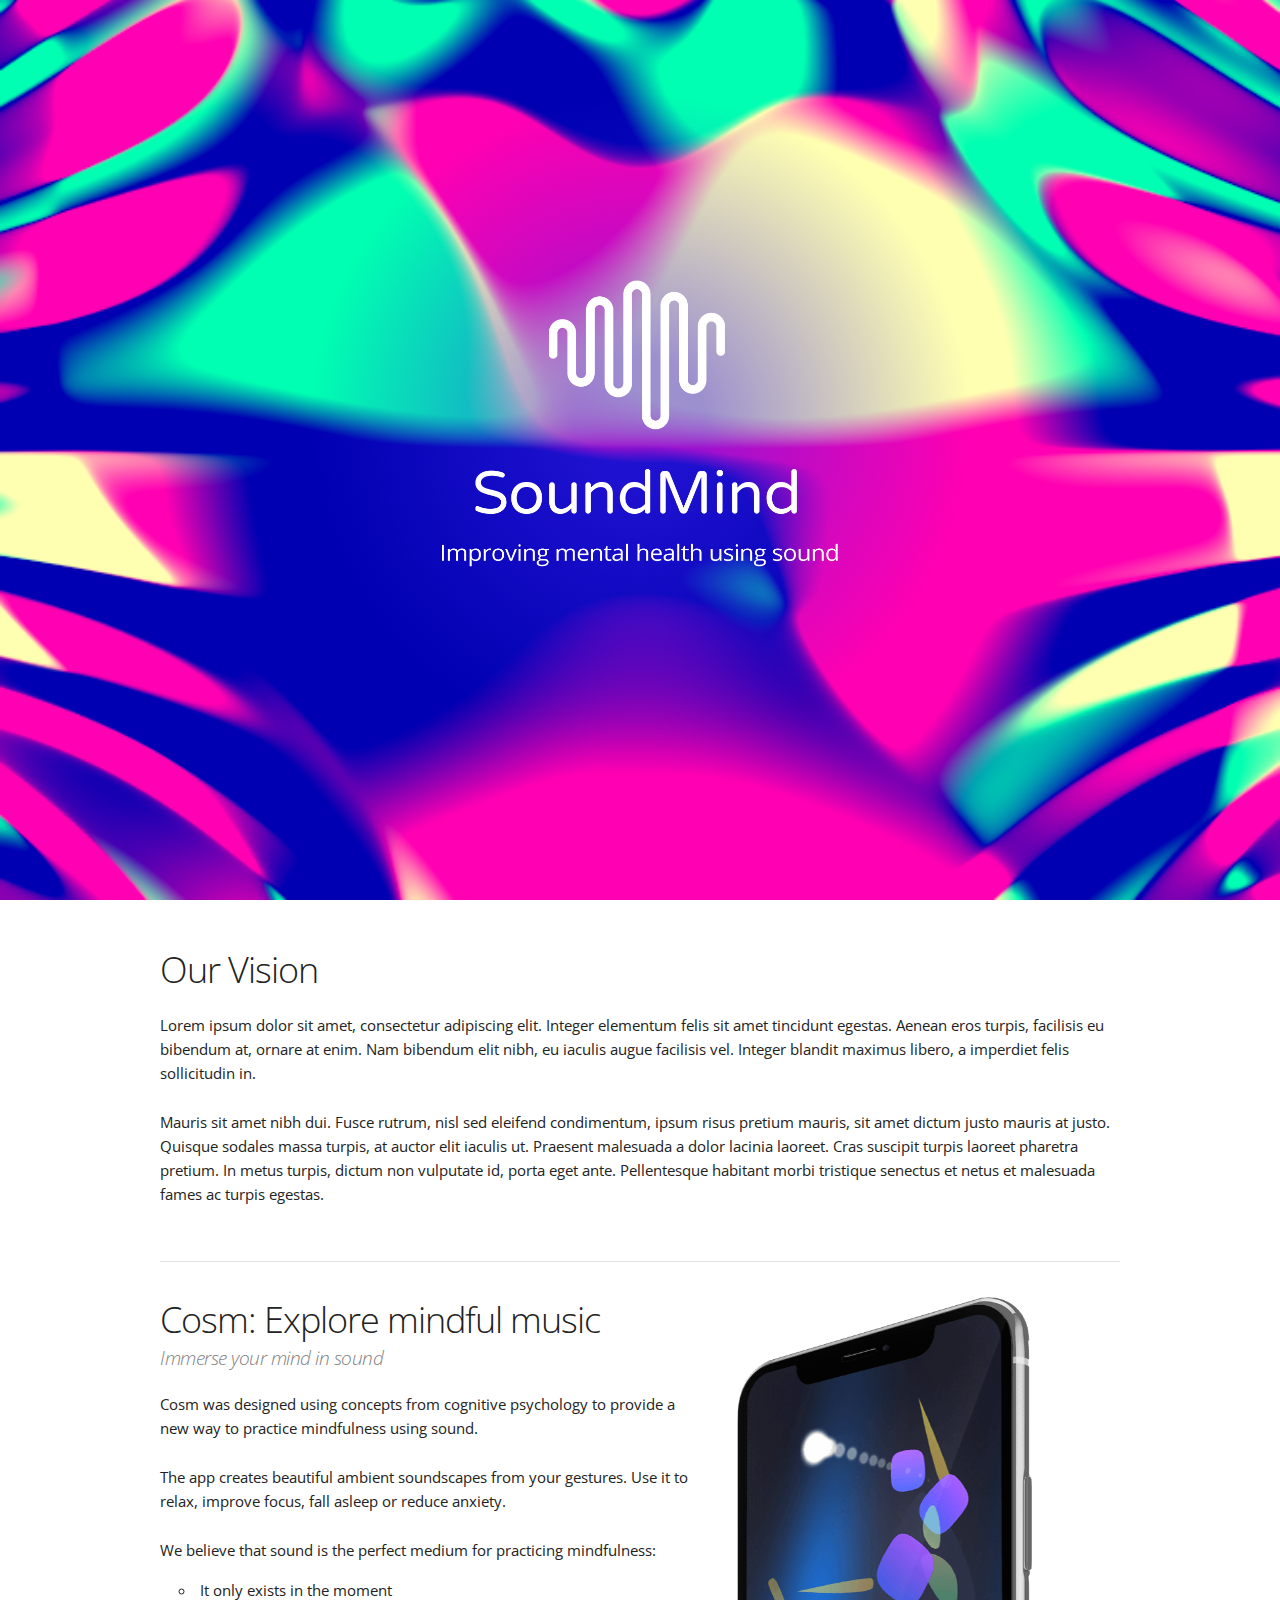
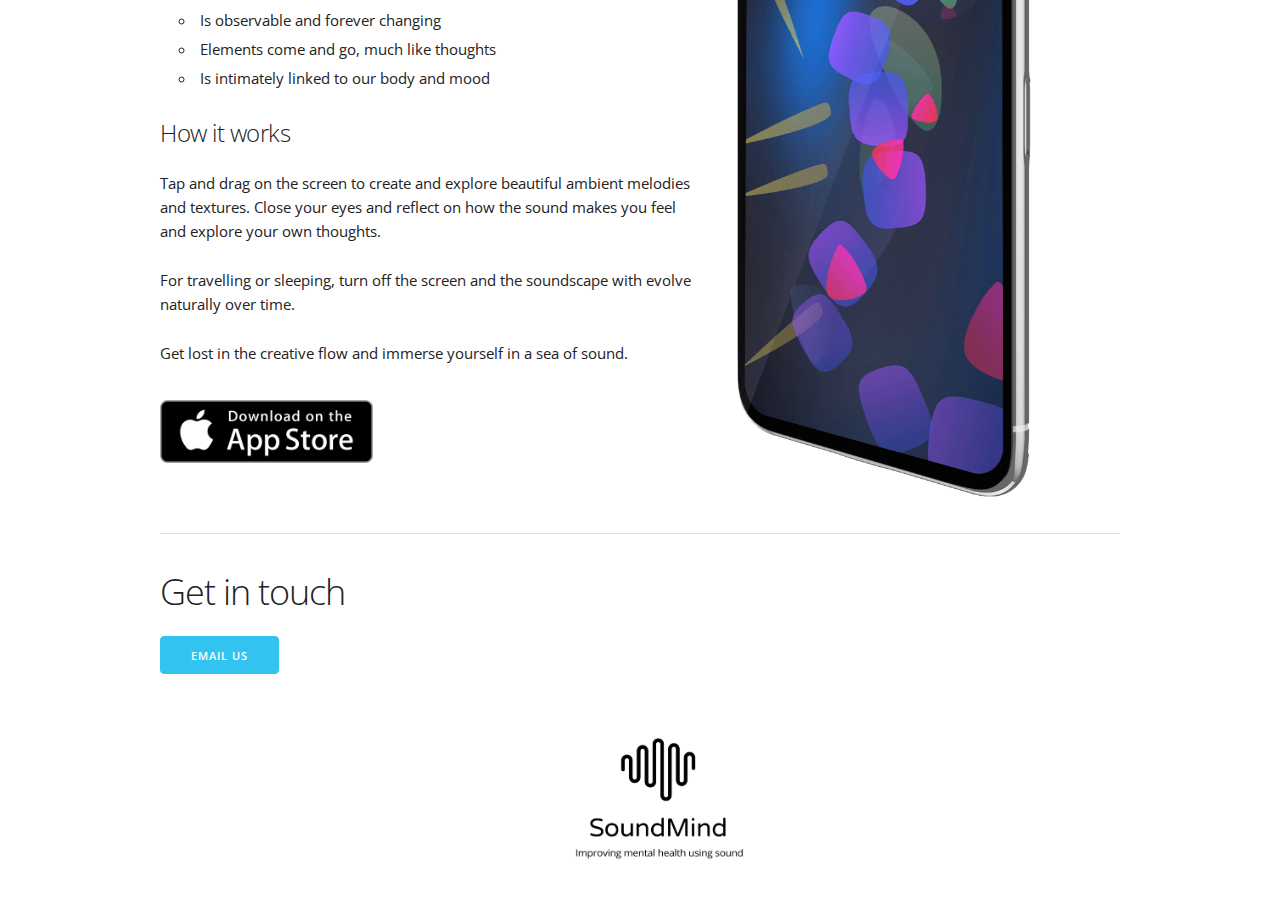
==== index.html @ c85a21df "improved contact button and mobile screenshot" ====
<!DOCTYPE html>

<html lang="en">
<head>

  <!-- Basic Page Needs
  –––––––––––––––––––––––––––––––––––––––––––––––––– -->
  <meta charset="utf-8">
  <title>SoundMind</title>
  <meta name="description" content="I am a creative technologist with over 10 years experience in full-stack development, UX, product development and mobile.">
  <meta name="author" content="SoundMind">

  <!-- Mobile Specific Metas
  –––––––––––––––––––––––––––––––––––––––––––––––––– -->
  <meta name="viewport" content="width=device-width, initial-scale=1, maximum-scale=1, minimum-scale=1">

  <!-- FONT
  –––––––––––––––––––––––––––––––––––––––––––––––––– -->
  <link href="https://fonts.googleapis.com/css?family=Open+Sans" rel="stylesheet">

<!-- 
  <meta property="og:url"                content="http://alexfox.dev" />
  <meta property="og:type"               content="profile" />
  <meta property="og:title"              content="Alex Fox - Creative Technologist" />
  <meta property="og:description"        content="I am a creative technologist with over 10 years' experience in full-stack development, UX, product development, web and mobile." />
  <meta property="og:image"              content="https://alexfox.dev/img/ogimage.jpg" />
 -->
  <!-- CSS
  –––––––––––––––––––––––––––––––––––––––––––––––––– -->
  <link rel="stylesheet" href="css/normalize.css">
  <link rel="stylesheet" href="css/skeleton.css">
  <!-- <link rel="stylesheet" href="css/animate.css"> -->
  <link rel="stylesheet" href="css/style.css">

  <!-- Favicon
  –––––––––––––––––––––––––––––––––––––––––––––––––– -->
	<!-- <link rel="icon" href="/favicon.png"> -->

  <script type="text/javascript" src="./js/glslcanvas.js"></script>
  <script type="text/javascript" src="./js/lax.js"></script>


  <!-- <script src="js/everpolate.js"></script> -->
  <!-- <script src="js/smoothscroll.js"></script> -->
	<!-- <script src="js/main.js"></script> -->

  <script>
    window.onload = function() { 
      setTimeout(() => {
        document.body.classList.remove("loading")
        document.body.classList.add("loaded")
      }, 200)

      const ratio = window.innerWidth/window.innerHeight
      const isMobile = ratio<0.75

      if(isMobile) {
        document.body.classList.remove("desktop")
        document.body.classList.add("mobile")
      } else {
        document.body.classList.remove("mobile")
        document.body.classList.add("desktop")
      }

      var canvas = document.getElementById("shader")

      canvas.width = 500*ratio
      canvas.height = 500
      
      var w = window.innerWidth
      var h = window.innerHeight
      canvas.style.width = w
      canvas.style.height = h+"px"
      
      new GlslCanvas(canvas)

      lax.setup() 

      var updateLax = () => {
        lax.update(window.scrollY)
        window.requestAnimationFrame(updateLax)
      }

      window.requestAnimationFrame(updateLax)

    }

  

    window.gen_mail_to_link = function(lhs,rhs,subject) {
      document.write("<a class='button button-primary' id=contactMe href=\"mailto");
      document.write(":" + lhs + "@");
      document.write(rhs + "?subject=" + subject + "\">Email Us<\/a>");
    }



  </script>

</head>

<body class="loading">
  <div id="header">

    <canvas id="shader" data-fragment="
      #ifdef GL_ES
      precision mediump float;
      #endif

      uniform vec2 u_resolution;
      uniform float u_time;

      void main(){
        float i = u_time/20.0;
        vec2 uv = (gl_FragCoord.xy / u_resolution.xy - 0.5)*7.0;        
        vec4 c = vec4(1.0);
        mat2 m = mat2(sin(length(uv)+i),cos(uv.x-i*.5),sin(uv.x*uv.y),sin(cos(uv.x)+uv.y));
        c.rg = atan(sin(uv.xy*m+i)*8.0)*m;
        c.r += 0.4;
        c.g -= 0.3;
        c.b = 0.7;
        gl_FragColor = c;
      }"
    ></canvas> 

    <div id="logo" class="lax" data-lax-translate-y="0 0, vh (vh/2)">
      <div id="shadow"></div>
      <img src="img/logo.png"/>
    </div>

    

  </div>

  <div id="main">
    <div class="container">
      <div class="row">
        <div class="twelve columns">
          <h3>Our Vision</h3>
          <p>Lorem ipsum dolor sit amet, consectetur adipiscing elit. Integer elementum felis sit amet tincidunt egestas. Aenean eros turpis, facilisis eu bibendum at, ornare at enim. Nam bibendum elit nibh, eu iaculis augue facilisis vel. Integer blandit maximus libero, a imperdiet felis sollicitudin in.</p>

          <p>Mauris sit amet nibh dui. Fusce rutrum, nisl sed eleifend condimentum, ipsum risus pretium mauris, sit amet dictum justo mauris at justo. Quisque sodales massa turpis, at auctor elit iaculis ut. Praesent malesuada a dolor lacinia laoreet. Cras suscipit turpis laoreet pharetra pretium. In metus turpis, dictum non vulputate id, porta eget ante. Pellentesque habitant morbi tristique senectus et netus et malesuada fames ac turpis egestas.</p>
        </div>
      </div>

      <hr />

      <div class="row">
        <div class="seven columns">
          <h3 class="app-title">Cosm: Explore mindful music</h3>
          <h5 class="app-subtitle">Immerse your mind in sound</h5>

          <p>Cosm was designed using concepts from cognitive psychology to provide a new way to practice mindfulness using sound.</p>

          <p>The app creates beautiful ambient soundscapes from your gestures. Use it to relax, improve focus, fall asleep or reduce anxiety.</p>

          <p style="margin-bottom: 12pt">We believe that sound is the perfect medium for practicing mindfulness:</p>

          <ul>
            <li>It only exists in the moment</li>
            <li>Is observable and forever changing</li>
            <li>Elements come and go, much like thoughts</li>
            <li>Is intimately linked to our body and mood</li>
          </ul>

          <h5>How it works</h5>
          <p>Tap and drag on the screen to create and explore beautiful ambient melodies and textures. Close your eyes and reflect on how the sound makes you feel and explore your own thoughts.</p>
          <p>For travelling or sleeping, turn off the screen and the soundscape with evolve naturally over time.</p>
          <p>Get lost in the creative flow and immerse yourself in a sea of sound.</p>

          <a href="https://itunes.apple.com/app/id1456263623" id="appstore-link">
            <img src="img/appstore-button.png" />
          </a>

        </div>

        <div class="four offset-by-one columns screenshot">
          <img 
            src="img/cosm-iphone.png" 
            style="width: 100%;" 
            data-lax-translate-x="vh -50, -elh 100" 
            data-lax-anchor="self"
            class="lax"
          />
        </div>
      </div>

      <hr />

      <div class="row">
        <div class="twelve columns">
          <h3>Get in touch</h3>

          <script type="text/javascript"> 
              gen_mail_to_link('feedback','sndmnd.com','Hi..');
          </script>
        </div>
      </div>
    </div>

    <div id="footer">
      <div id="container">
        <div id="img"></div>
      </div>
    </div>
  </div>
</body>
---- css/skeleton.css ----
/*
* Skeleton V2.0.4
* Copyright 2014, Dave Gamache
* www.getskeleton.com
* Free to use under the MIT license.
* http://www.opensource.org/licenses/mit-license.php
* 12/29/2014
*/


/* Table of contents
––––––––––––––––––––––––––––––––––––––––––––––––––
- Grid
- Base Styles
- Typography
- Links
- Buttons
- Forms
- Lists
- Code
- Tables
- Spacing
- Utilities
- Clearing
- Media Queries
*/


/* Grid
–––––––––––––––––––––––––––––––––––––––––––––––––– */
.container {
  position: relative;
  width: 100%;
  max-width: 960px;
  margin: 0 auto;
  padding: 0 20px;
  box-sizing: border-box; }
.column,
.columns {
  width: 100%;
  float: left;
  box-sizing: border-box; }

/* For devices larger than 400px */
@media (min-width: 400px) {
  .container {
    width: 85%;
    padding: 0; }
}

/* For devices larger than 550px */
@media (min-width: 550px) {
  .container {
    width: 80%; }
  .column,
  .columns {
    margin-left: 4%; }
  .column:first-child,
  .columns:first-child {
    margin-left: 0; }

  .one.column,
  .one.columns                    { width: 4.66666666667%; }
  .two.columns                    { width: 13.3333333333%; }
  .three.columns                  { width: 22%;            }
  .four.columns                   { width: 30.6666666667%; }
  .five.columns                   { width: 39.3333333333%; }
  .six.columns                    { width: 48%;            }
  .seven.columns                  { width: 56.6666666667%; }
  .eight.columns                  { width: 65.3333333333%; }
  .nine.columns                   { width: 74.0%;          }
  .ten.columns                    { width: 82.6666666667%; }
  .eleven.columns                 { width: 91.3333333333%; }
  .twelve.columns                 { width: 100%; }

  .one-third.column               { width: 30.6666666667%; }
  .two-thirds.column              { width: 65.3333333333%; }

  .one-half.column                { width: 48%; }

  /* Offsets */
  .offset-by-one.column,
  .offset-by-one.columns          { margin-left: 8.66666666667%; }
  .offset-by-two.column,
  .offset-by-two.columns          { margin-left: 17.3333333333%; }
  .offset-by-three.column,
  .offset-by-three.columns        { margin-left: 26%;            }
  .offset-by-four.column,
  .offset-by-four.columns         { margin-left: 34.6666666667%; }
  .offset-by-five.column,
  .offset-by-five.columns         { margin-left: 43.3333333333%; }
  .offset-by-six.column,
  .offset-by-six.columns          { margin-left: 52%;            }
  .offset-by-seven.column,
  .offset-by-seven.columns        { margin-left: 60.6666666667%; }
  .offset-by-eight.column,
  .offset-by-eight.columns        { margin-left: 69.3333333333%; }
  .offset-by-nine.column,
  .offset-by-nine.columns         { margin-left: 78.0%;          }
  .offset-by-ten.column,
  .offset-by-ten.columns          { margin-left: 86.6666666667%; }
  .offset-by-eleven.column,
  .offset-by-eleven.columns       { margin-left: 95.3333333333%; }

  .offset-by-one-third.column,
  .offset-by-one-third.columns    { margin-left: 34.6666666667%; }
  .offset-by-two-thirds.column,
  .offset-by-two-thirds.columns   { margin-left: 69.3333333333%; }

  .offset-by-one-half.column,
  .offset-by-one-half.columns     { margin-left: 52%; }

}


/* Base Styles
–––––––––––––––––––––––––––––––––––––––––––––––––– */
/* NOTE
html is set to 62.5% so that all the REM measurements throughout Skeleton
are based on 10px sizing. So basically 1.5rem = 15px :) */
html {
  font-size: 62.5%; }
body {
  font-size: 1.5em; /* currently ems cause chrome bug misinterpreting rems on body element */
  line-height: 1.6;
  font-weight: 400;
  /*font-family: "Raleway", "HelveticaNeue", "Helvetica Neue", Helvetica, Arial, sans-serif;*/
  color: #222; }


/* Typography
–––––––––––––––––––––––––––––––––––––––––––––––––– */
h1, h2, h3, h4, h5, h6 {
  margin-top: 0;
  margin-bottom: 2rem;
  font-weight: 300; }
h1 { font-size: 4.0rem; line-height: 1.2;  letter-spacing: -.1rem;}
h2 { font-size: 3.6rem; line-height: 1.25; letter-spacing: -.1rem; }
h3 { font-size: 3.0rem; line-height: 1.3;  letter-spacing: -.1rem; }
h4 { font-size: 2.4rem; line-height: 1.35; letter-spacing: -.08rem; }
h5 { font-size: 1.8rem; line-height: 1.5;  letter-spacing: -.05rem; }
h6 { font-size: 1.5rem; line-height: 1.6;  letter-spacing: 0; }

/* Larger than phablet */
@media (min-width: 550px) {
  h1 { font-size: 5.0rem; }
  h2 { font-size: 4.2rem; }
  h3 { font-size: 3.6rem; }
  h4 { font-size: 3.0rem; }
  h5 { font-size: 2.4rem; }
  h6 { font-size: 1.5rem; }
}

p {
  margin-top: 0; }


/* Links
–––––––––––––––––––––––––––––––––––––––––––––––––– */
a {
  color: #1EAEDB; }
a:hover {
  color: #0FA0CE; }


/* Buttons
–––––––––––––––––––––––––––––––––––––––––––––––––– */
.button,
button,
input[type="submit"],
input[type="reset"],
input[type="button"] {
  display: inline-block;
  height: 38px;
  padding: 0 30px;
  color: #555;
  text-align: center;
  font-size: 11px;
  font-weight: 600;
  line-height: 38px;
  letter-spacing: .1rem;
  text-transform: uppercase;
  text-decoration: none;
  white-space: nowrap;
  background-color: transparent;
  border-radius: 4px;
  border: 1px solid #bbb;
  cursor: pointer;
  box-sizing: border-box; }
.button:hover,
button:hover,
input[type="submit"]:hover,
input[type="reset"]:hover,
input[type="button"]:hover,
.button:focus,
button:focus,
input[type="submit"]:focus,
input[type="reset"]:focus,
input[type="button"]:focus {
  color: #333;
  border-color: #888;
  outline: 0; }
.button.button-primary,
button.button-primary,
input[type="submit"].button-primary,
input[type="reset"].button-primary,
input[type="button"].button-primary {
  color: #FFF;
  background-color: #33C3F0;
  border-color: #33C3F0; }
.button.button-primary:hover,
button.button-primary:hover,
input[type="submit"].button-primary:hover,
input[type="reset"].button-primary:hover,
input[type="button"].button-primary:hover,
.button.button-primary:focus,
button.button-primary:focus,
input[type="submit"].button-primary:focus,
input[type="reset"].button-primary:focus,
input[type="button"].button-primary:focus {
  color: #FFF;
  background-color: #1EAEDB;
  border-color: #1EAEDB; }


/* Forms
–––––––––––––––––––––––––––––––––––––––––––––––––– */
input[type="email"],
input[type="number"],
input[type="search"],
input[type="text"],
input[type="tel"],
input[type="url"],
input[type="password"],
textarea,
select {
  height: 38px;
  padding: 6px 10px; /* The 6px vertically centers text on FF, ignored by Webkit */
  background-color: #fff;
  border: 1px solid #D1D1D1;
  border-radius: 4px;
  box-shadow: none;
  box-sizing: border-box; }
/* Removes awkward default styles on some inputs for iOS */
input[type="email"],
input[type="number"],
input[type="search"],
input[type="text"],
input[type="tel"],
input[type="url"],
input[type="password"],
textarea {
  -webkit-appearance: none;
     -moz-appearance: none;
          appearance: none; }
textarea {
  min-height: 65px;
  padding-top: 6px;
  padding-bottom: 6px; }
input[type="email"]:focus,
input[type="number"]:focus,
input[type="search"]:focus,
input[type="text"]:focus,
input[type="tel"]:focus,
input[type="url"]:focus,
input[type="password"]:focus,
textarea:focus,
select:focus {
  border: 1px solid #33C3F0;
  outline: 0; }
label,
legend {
  display: block;
  margin-bottom: .5rem;
  font-weight: 600; }
fieldset {
  padding: 0;
  border-width: 0; }
input[type="checkbox"],
input[type="radio"] {
  display: inline; }
label > .label-body {
  display: inline-block;
  margin-left: .5rem;
  font-weight: normal; }


/* Lists
–––––––––––––––––––––––––––––––––––––––––––––––––– */
ul {
  list-style: circle inside; }
ol {
  list-style: decimal inside; }
ol, ul {
  padding-left: 0;
  margin-top: 0; }
ul ul,
ul ol,
ol ol,
ol ul {
  margin: 1.5rem 0 1.5rem 3rem;
  font-size: 90%; }
li {
  margin-bottom: 1rem; }


/* Code
–––––––––––––––––––––––––––––––––––––––––––––––––– */
code {
  padding: .2rem .5rem;
  margin: 0 .2rem;
  font-size: 90%;
  white-space: nowrap;
  background: #F1F1F1;
  border: 1px solid #E1E1E1;
  border-radius: 4px; }
pre > code {
  display: block;
  padding: 1rem 1.5rem;
  white-space: pre; }


/* Tables
–––––––––––––––––––––––––––––––––––––––––––––––––– */
th,
td {
  padding: 12px 15px;
  text-align: left;
  border-bottom: 1px solid #E1E1E1; }
th:first-child,
td:first-child {
  padding-left: 0; }
th:last-child,
td:last-child {
  padding-right: 0; }


/* Spacing
–––––––––––––––––––––––––––––––––––––––––––––––––– */
button,
.button {
  margin-bottom: 1rem; }
input,
textarea,
select,
fieldset {
  margin-bottom: 1.5rem; }
pre,
blockquote,
dl,
figure,
table,
p,
ul,
ol,
form {
  margin-bottom: 2.5rem; }


/* Utilities
–––––––––––––––––––––––––––––––––––––––––––––––––– */
.u-full-width {
  width: 100%;
  box-sizing: border-box; }
.u-max-full-width {
  max-width: 100%;
  box-sizing: border-box; }
.u-pull-right {
  float: right; }
.u-pull-left {
  float: left; }


/* Misc
–––––––––––––––––––––––––––––––––––––––––––––––––– */
hr {
  margin-top: 3rem;
  margin-bottom: 3.5rem;
  border-width: 0;
  border-top: 1px solid #E1E1E1; }


/* Clearing
–––––––––––––––––––––––––––––––––––––––––––––––––– */

/* Self Clearing Goodness */
.container:after,
.row:after,
.u-cf {
  content: "";
  display: table;
  clear: both; }


/* Media Queries
–––––––––––––––––––––––––––––––––––––––––––––––––– */
/*
Note: The best way to structure the use of media queries is to create the queries
near the relevant code. For example, if you wanted to change the styles for buttons
on small devices, paste the mobile query code up in the buttons section and style it
there.
*/


/* Larger than mobile */
@media (min-width: 400px) {}

/* Larger than phablet (also point when grid becomes active) */
@media (min-width: 550px) {}

/* Larger than tablet */
@media (min-width: 750px) {}

/* Larger than desktop */
@media (min-width: 1000px) {}

/* Larger than Desktop HD */
@media (min-width: 1200px) {}
---- css/style.css ----
body {
	font-family: 'Open Sans', sans-serif;
	transition: opacity 500ms;
    overflow-x: hidden; 
}

body.loading {
    opacity: 0;
}


#header {
	width: 100vw;
    height: 100vh;
    align-content: center;
    justify-content: center;
    display: flex;
    overflow: hidden;
}

#shader {
	position: fixed;
	top: 0;
	left: 0;
	z-index: -1;
}

#main {
	padding-top: 35pt;
	background: white;
	z-index: 2;
	position: relative;
	width: 100vw;
}

#header #logo {
	margin-top: calc( 50vh - 20pt );
	position: absolute;
	display: flex;
    align-items: center;
    justify-content: center;
}

#header img {
	height: 220pt;
	z-index: 2;
	position: absolute;
}

#header #shadow {
	width: 700pt;
    height: 700pt;
    max-width: 100vw;
    position: absolute;
    background: radial-gradient(#3b22eb80 10%, #3b22eb00 50%, #3b22eb00);
}

.mobile #header img {
	z-index: 1;
	height: 140pt;
}

#footer {
	padding: 40pt 0;
    justify-content: center;
    width: 100%;
    display: flex;
}

#footer #container {
    width: 130pt;
}

#footer #container #img {
    height: 100pt;
    width: 160pt;
    background: url(../img/logo.png);
    background-size: 130pt;
    background-position: top center;
    background-repeat: no-repeat;
    filter: invert(1);
}

.app-title {
	margin-bottom: 0;
}

.app-subtitle {
	font-size: 14pt;
    color: gray;
    font-style: italic;
}

#appstore-link {
	margin-top: 1rem;
	display: inline-block;
}

#appstore-link:hover {
	opacity: 0.6;
}

#appstore-link img {
	width: 160pt;
}

.mobile .screenshot {
    margin-top: 20pt;
    height: 80vh;
    overflow-x: visible;
    overflow-y: hidden;
}

li {
	padding-left: 14pt;
	margin-bottom: 4pt;
}
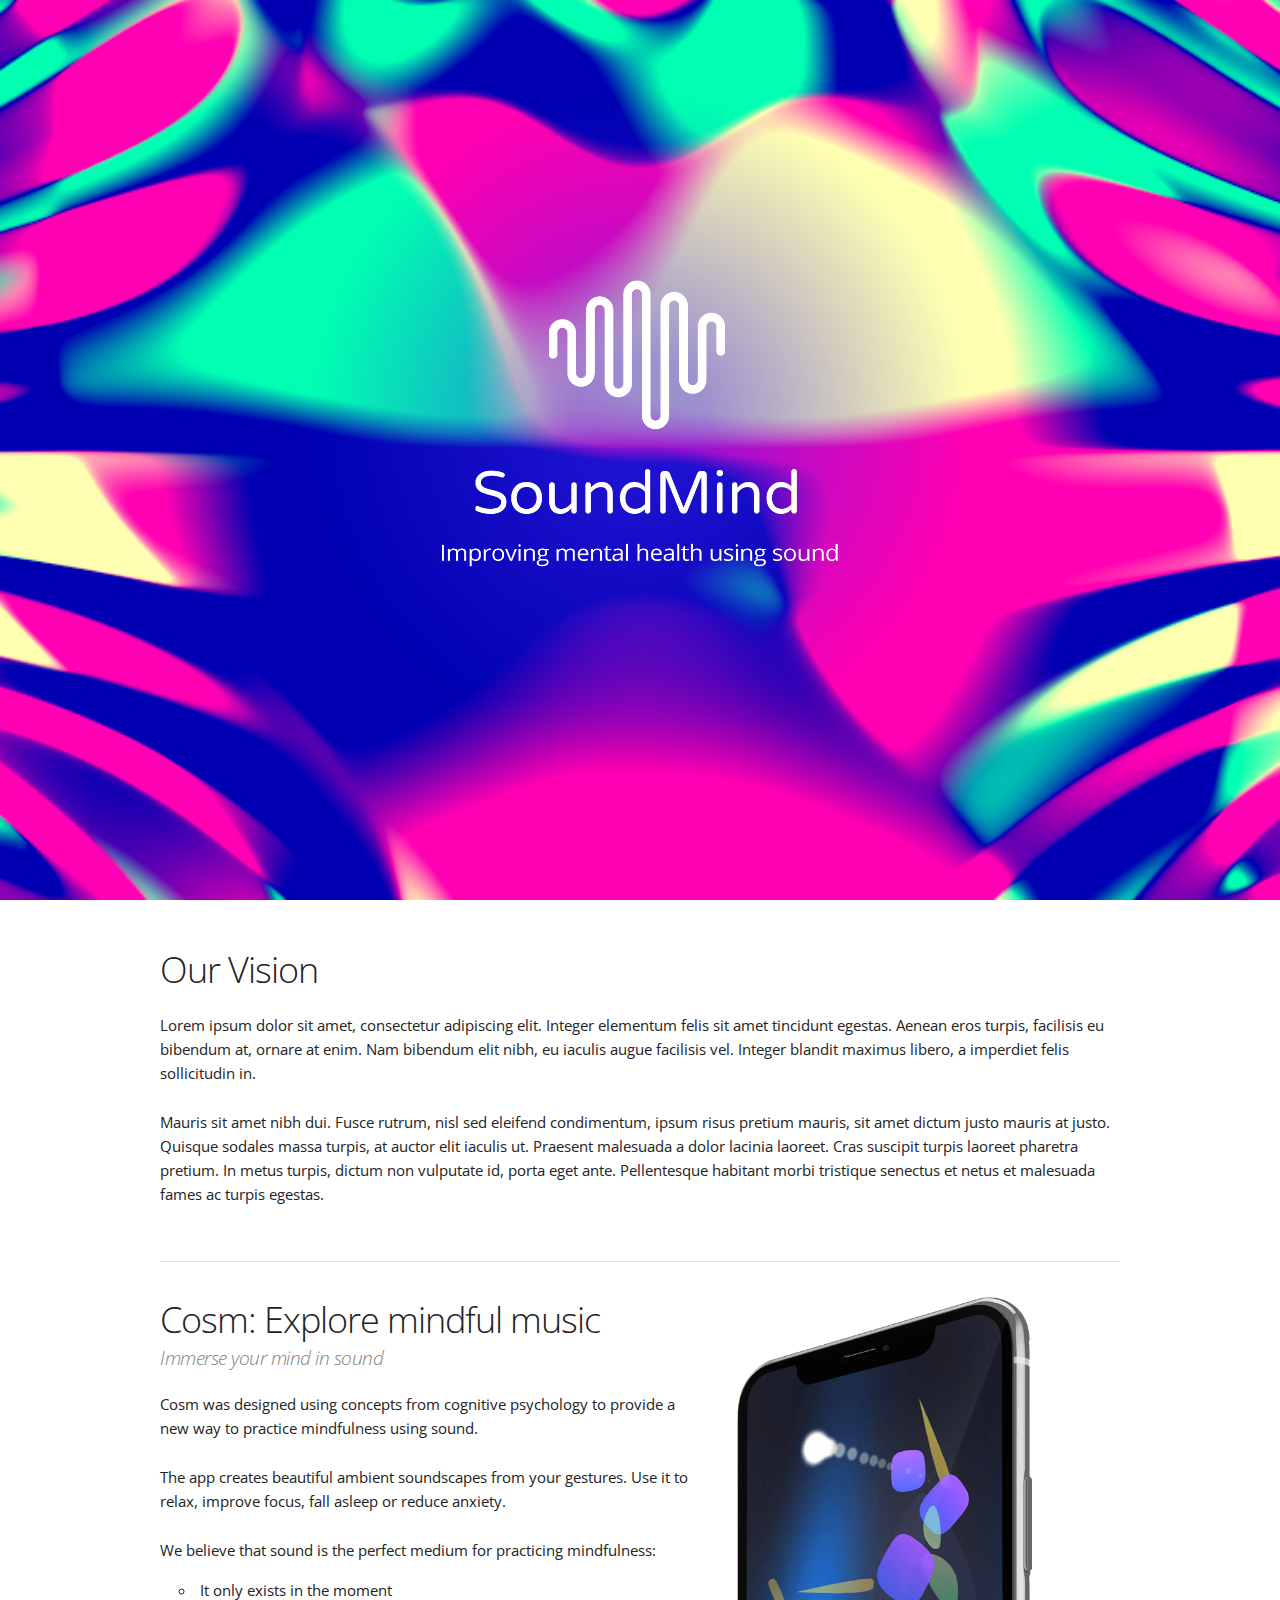
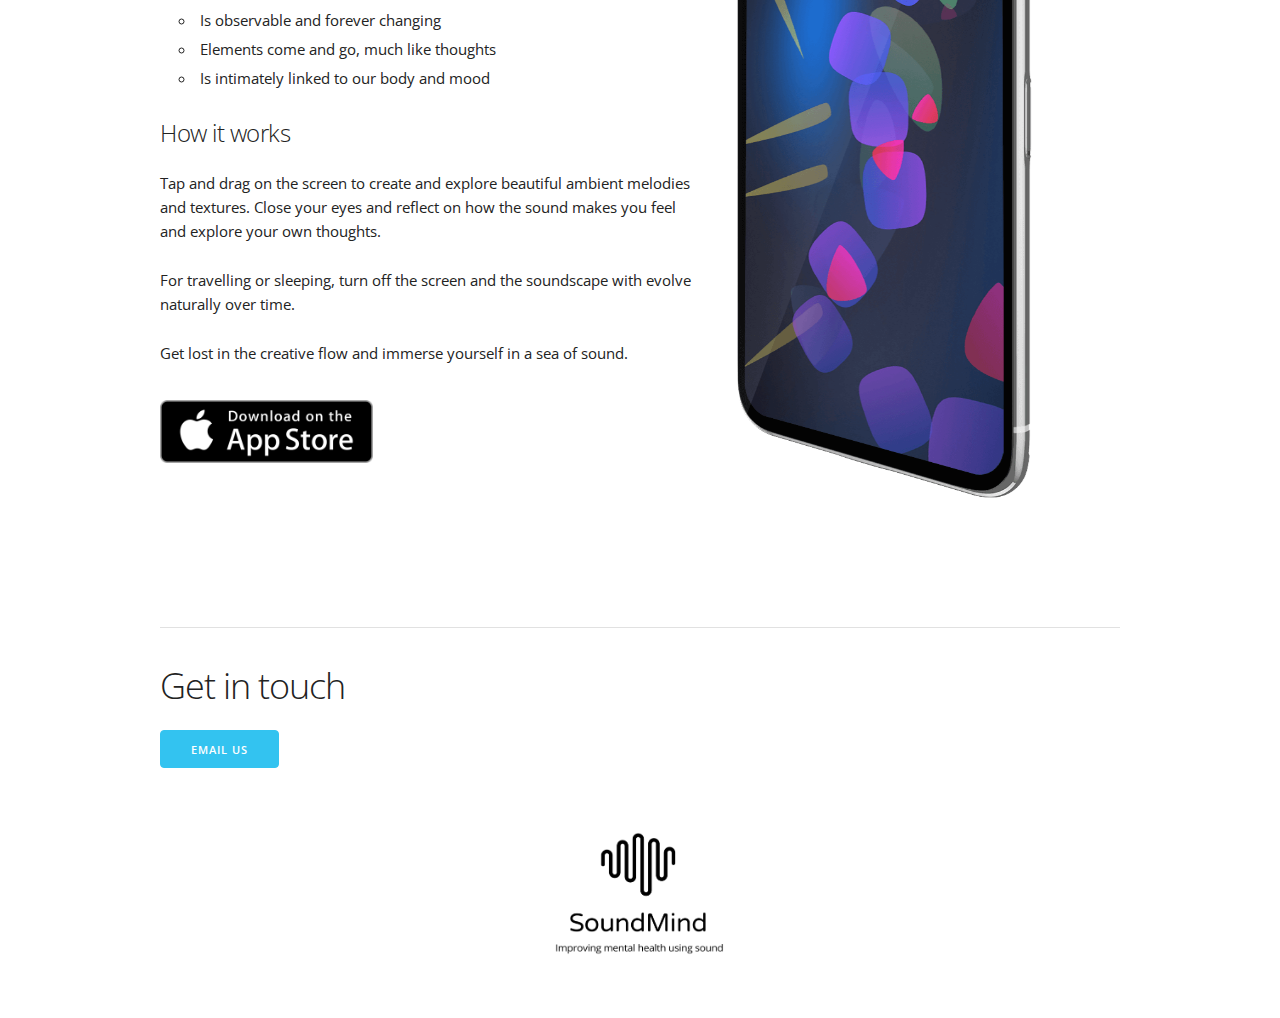
==== commit adc9be58: "fix mobile screen" ====
--- a/index.html
+++ b/index.html
@@ -174,14 +174,13 @@
 
         </div>
 
-        <div class="four offset-by-one columns screenshot">
-          <img 
-            src="img/cosm-iphone.png" 
-            style="width: 100%;" 
+        <div class="four offset-by-one columns">
+          <div 
+            style="width: 100%; background-image: url(img/cosm-iphone.png);"
             data-lax-translate-x="vh -50, -elh 100" 
             data-lax-anchor="self"
-            class="lax"
-          />
+            class="lax screenshot"
+          ></div>
         </div>
       </div>
 
--- a/css/style.css
+++ b/css/style.css
@@ -68,7 +68,7 @@
 }
 
 #footer #container {
-    width: 130pt;
+    width: 160pt;
 }
 
 #footer #container #img {
@@ -104,11 +104,16 @@
 	width: 160pt;
 }
 
+.screenshot {
+    background-size: contain;
+    background-repeat: no-repeat;
+    height: 100vh;
+}
+
 .mobile .screenshot {
     margin-top: 20pt;
-    height: 80vh;
-    overflow-x: visible;
-    overflow-y: hidden;
+    height: 100vh;
+    background-size: cover;
 }
 
 li {
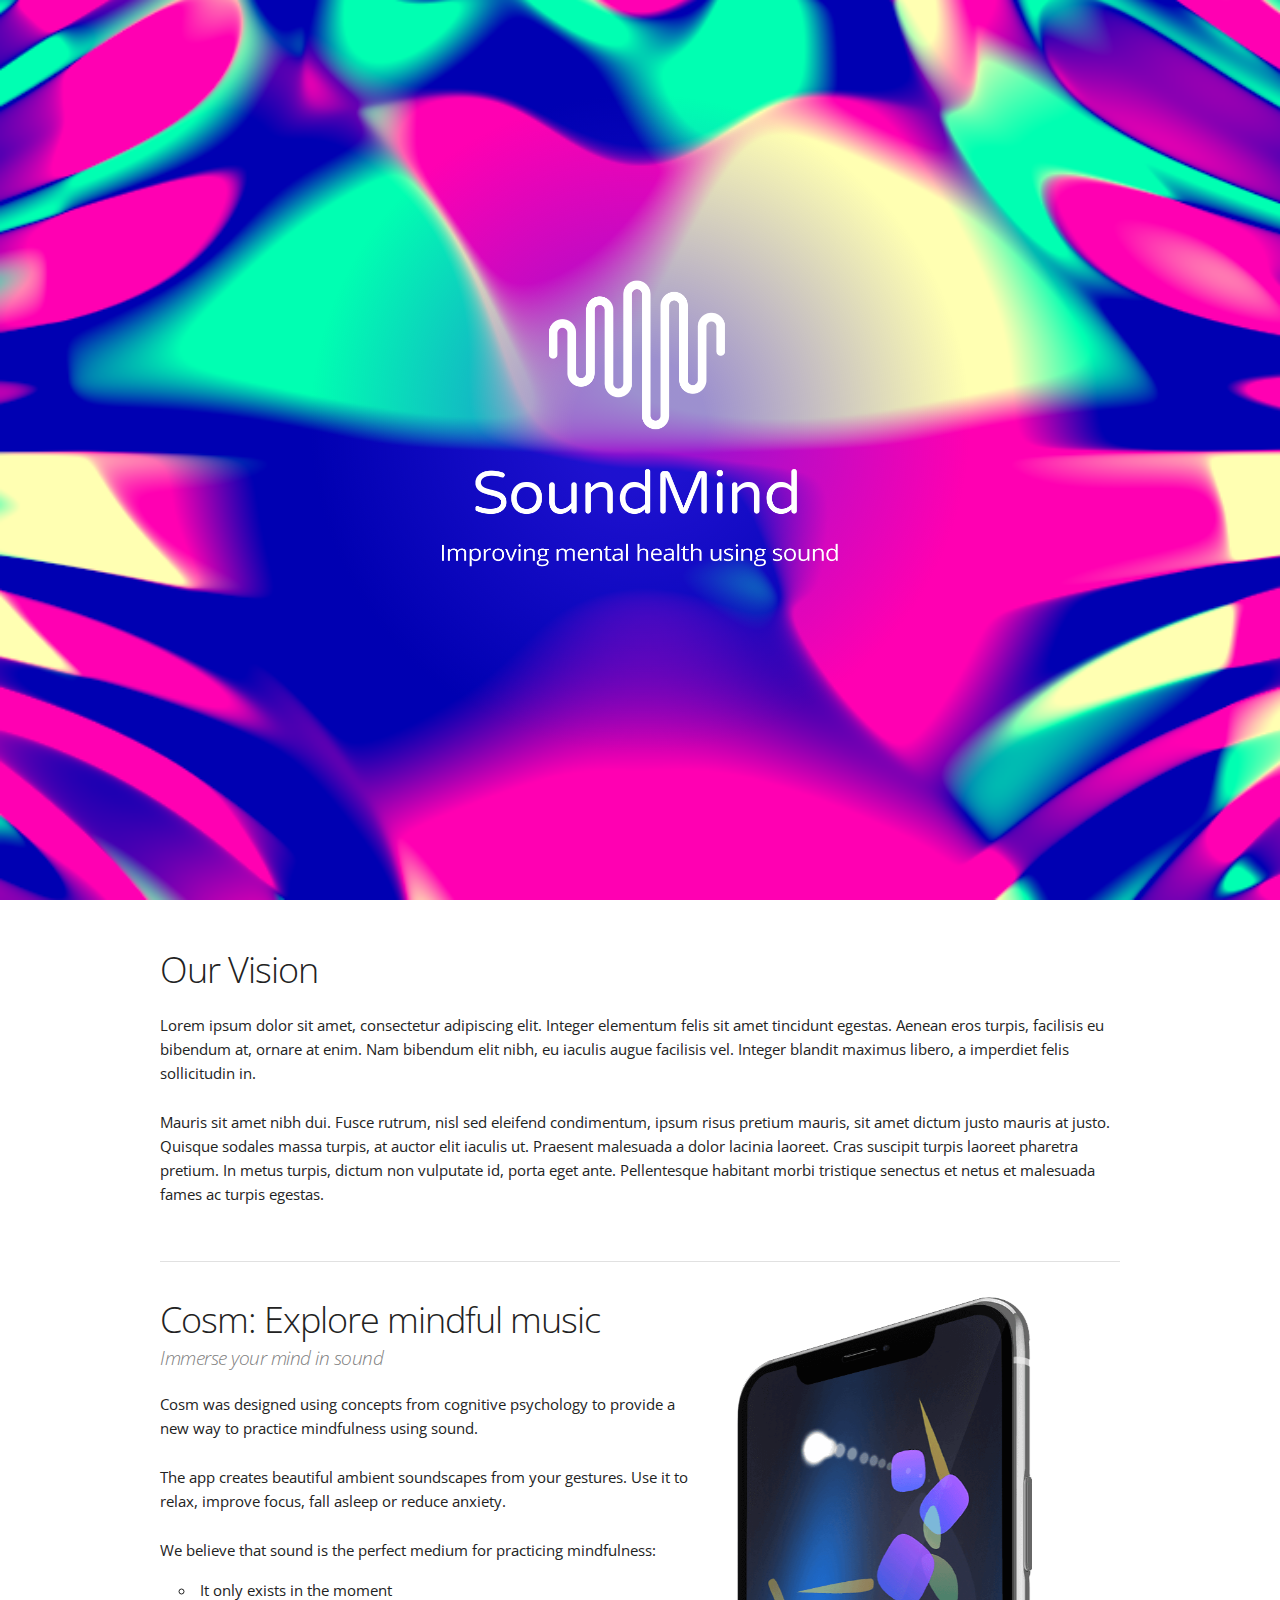
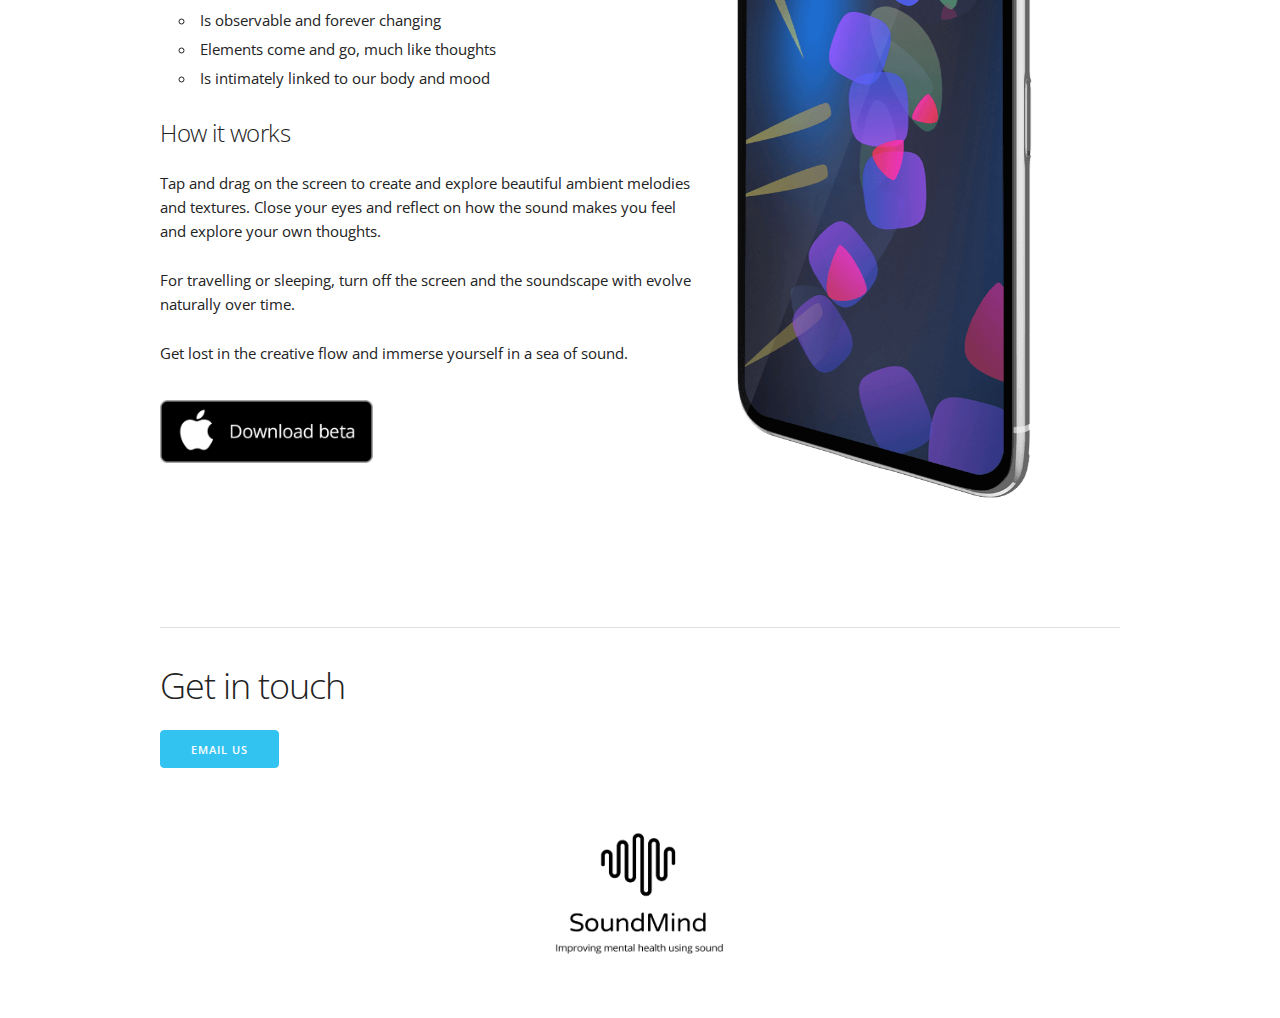
==== commit 6f6b2b35: "added beta button"" ====
--- a/index.html
+++ b/index.html
@@ -111,7 +111,7 @@
       uniform float u_time;
 
       void main(){
-        float i = u_time/20.0;
+        float i = u_time/10.0;
         vec2 uv = (gl_FragCoord.xy / u_resolution.xy - 0.5)*7.0;        
         vec4 c = vec4(1.0);
         mat2 m = mat2(sin(length(uv)+i),cos(uv.x-i*.5),sin(uv.x*uv.y),sin(cos(uv.x)+uv.y));
@@ -168,8 +168,12 @@
           <p>For travelling or sleeping, turn off the screen and the soundscape with evolve naturally over time.</p>
           <p>Get lost in the creative flow and immerse yourself in a sea of sound.</p>
 
-          <a href="https://itunes.apple.com/app/id1456263623" id="appstore-link">
+<!--           <a href="https://itunes.apple.com/app/id1456263623" id="appstore-link">
             <img src="img/appstore-button.png" />
+          </a> -->
+
+          <a href="https://forms.gle/CxYwEsSf2UXMYMmi8" id="appstore-link">
+            <img src="img/beta-button.png" />
           </a>
 
         </div>
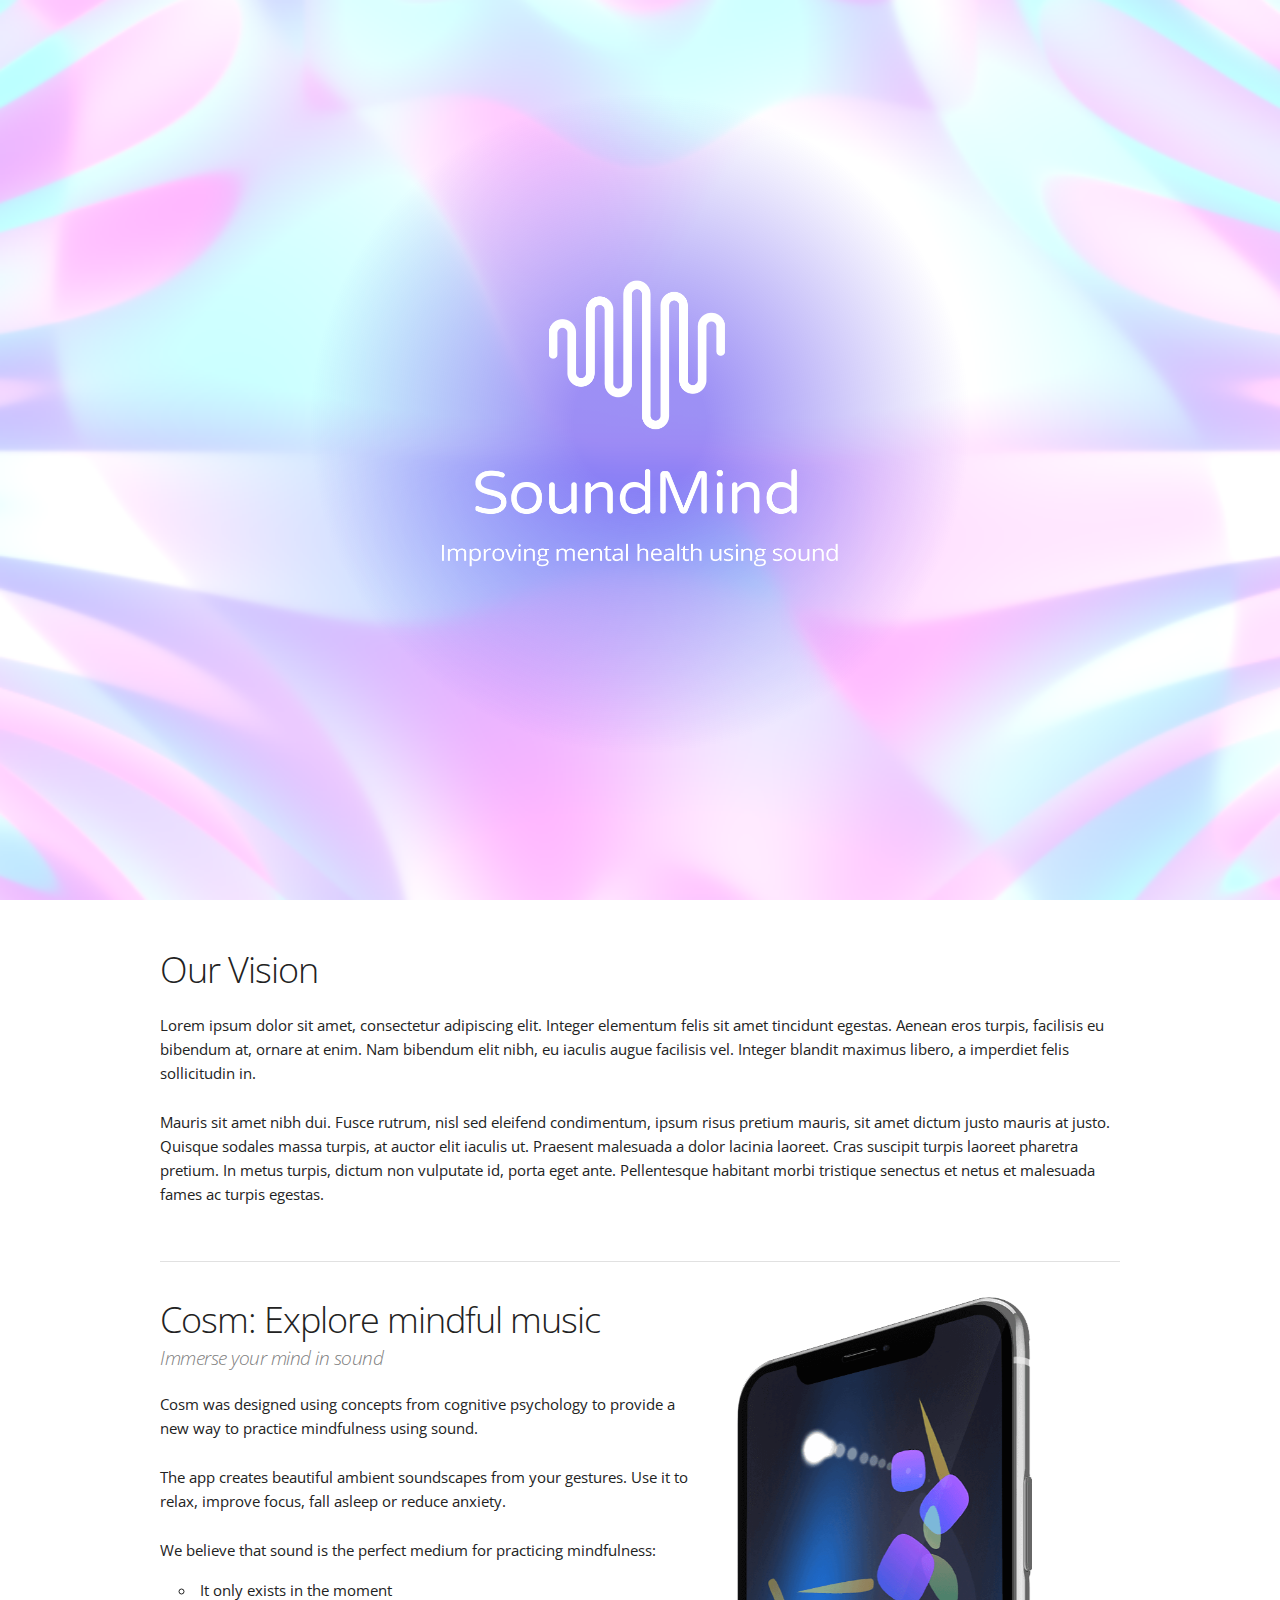
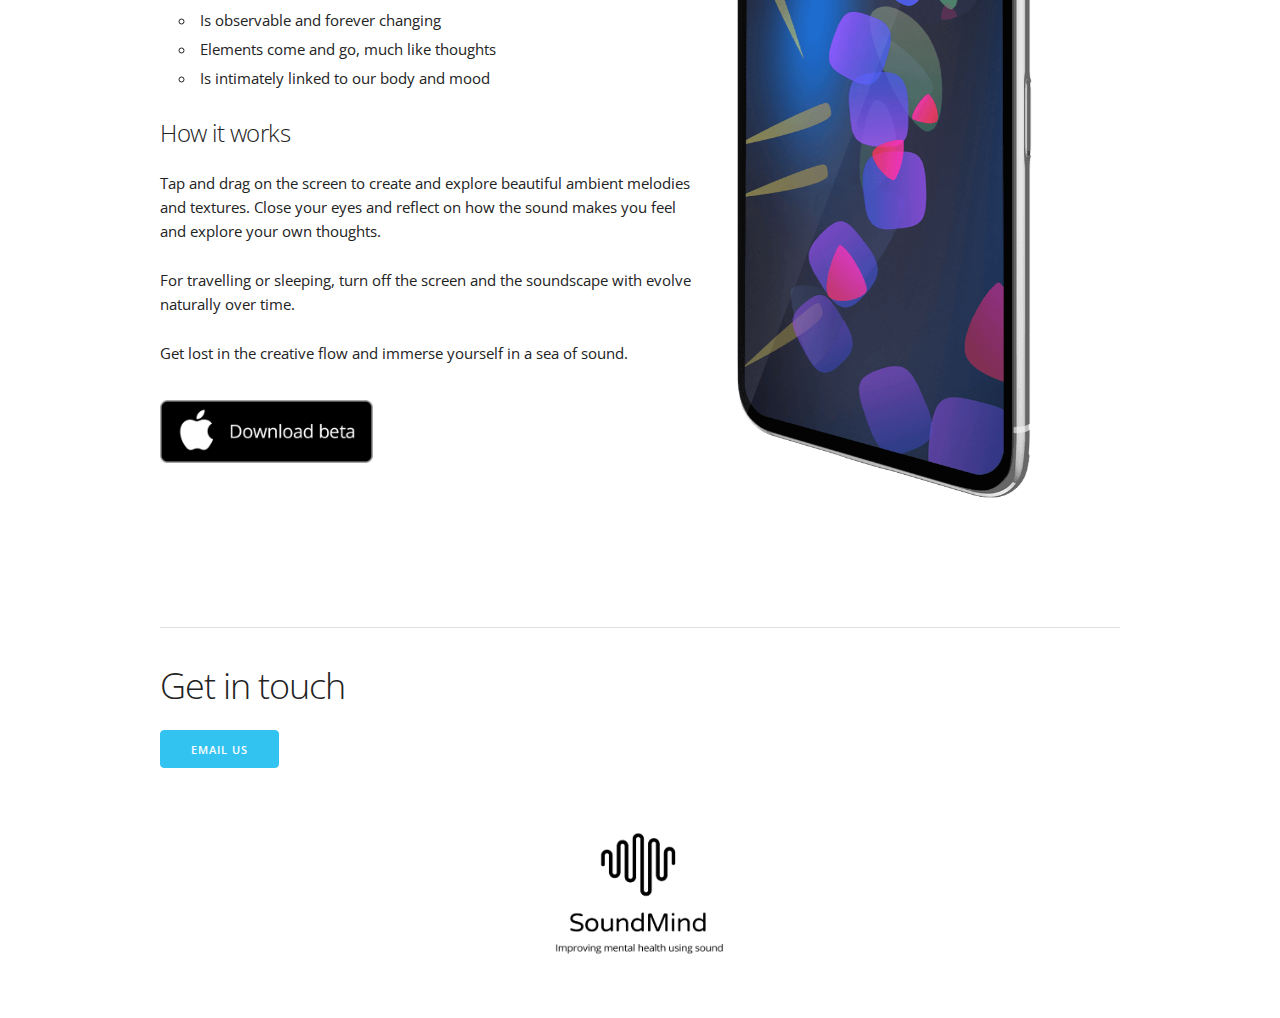
==== commit 14b48dec: "x" ====
--- a/index.html
+++ b/index.html
@@ -115,11 +115,16 @@
         vec2 uv = (gl_FragCoord.xy / u_resolution.xy - 0.5)*7.0;        
         vec4 c = vec4(1.0);
         mat2 m = mat2(sin(length(uv)+i),cos(uv.x-i*.5),sin(uv.x*uv.y),sin(cos(uv.x)+uv.y));
+        
+
         c.rg = atan(sin(uv.xy*m+i)*8.0)*m;
-        c.r += 0.4;
+
+
         c.g -= 0.3;
-        c.b = 0.7;
-        gl_FragColor = c;
+
+        c.a= 1.;
+        gl_FragColor = mix(c, vec4(1.0,1.,1.,1.),0.93);
+
       }"
     ></canvas> 
 
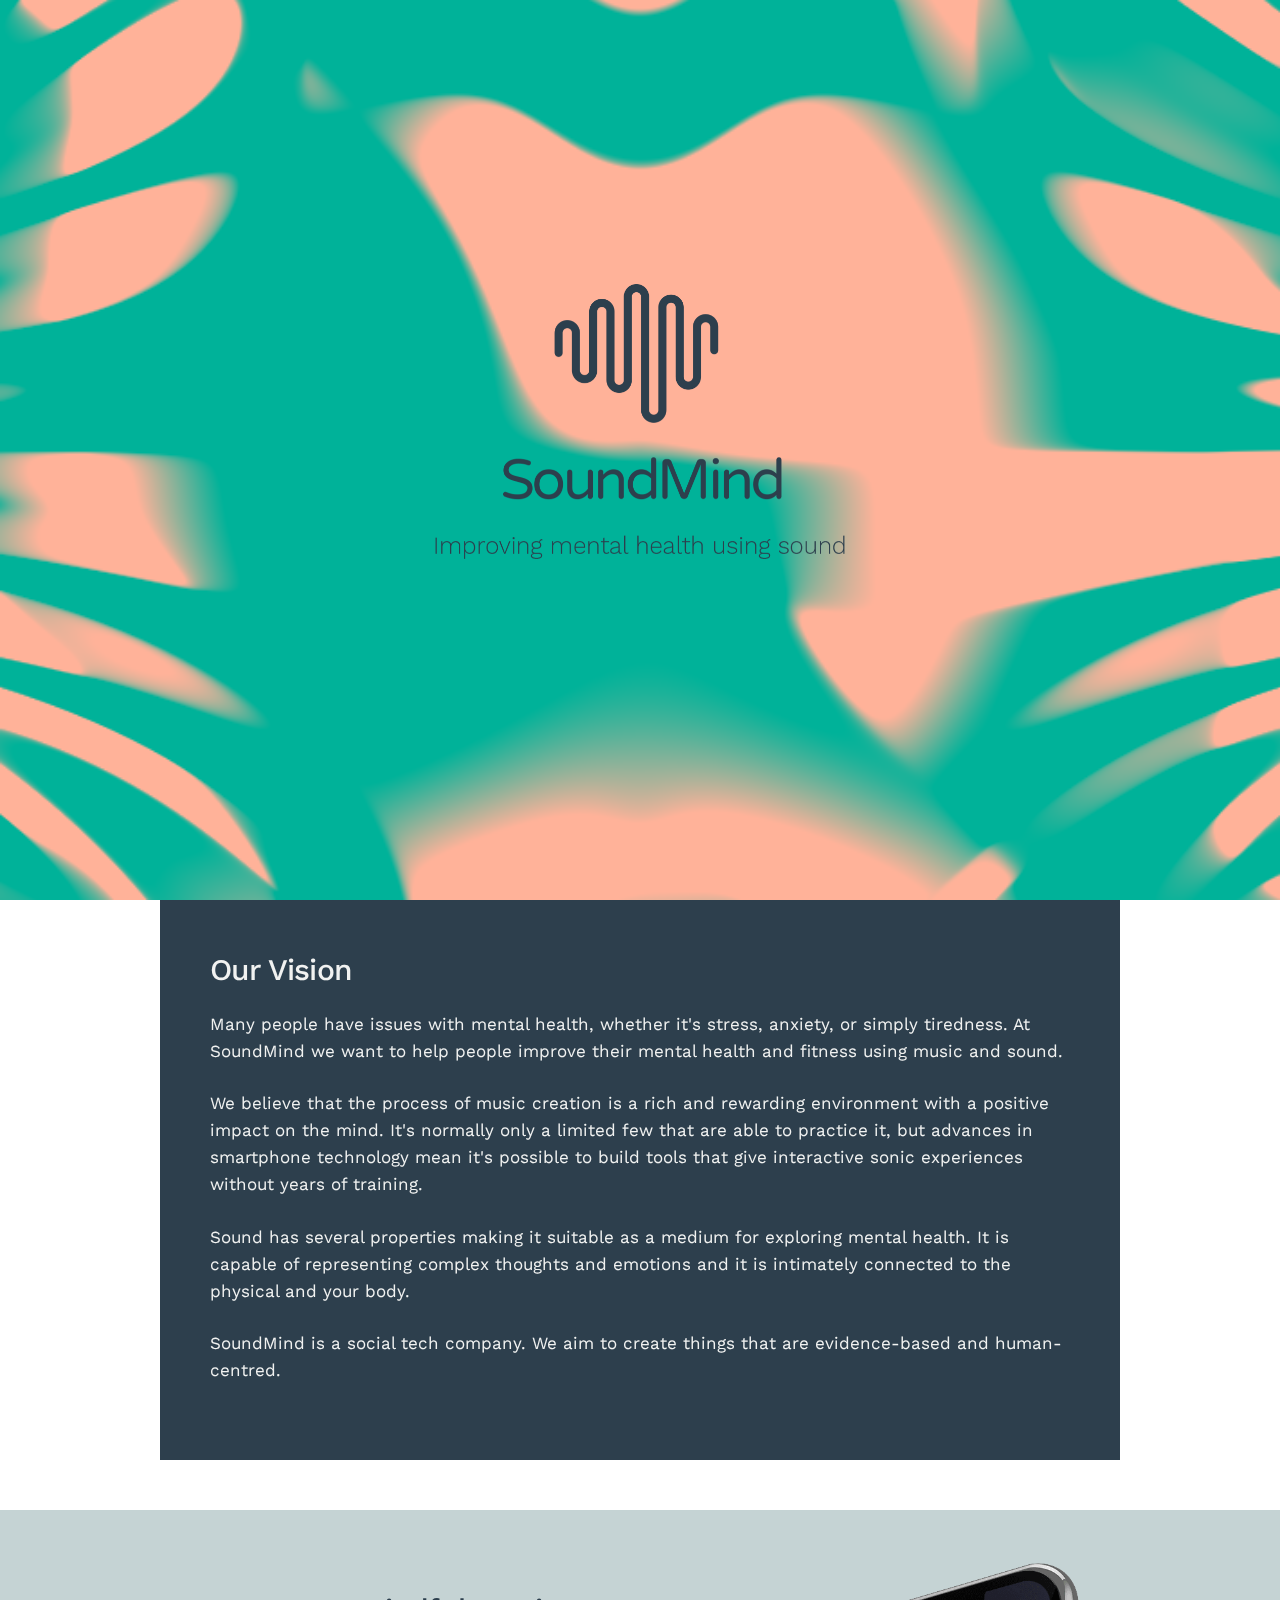
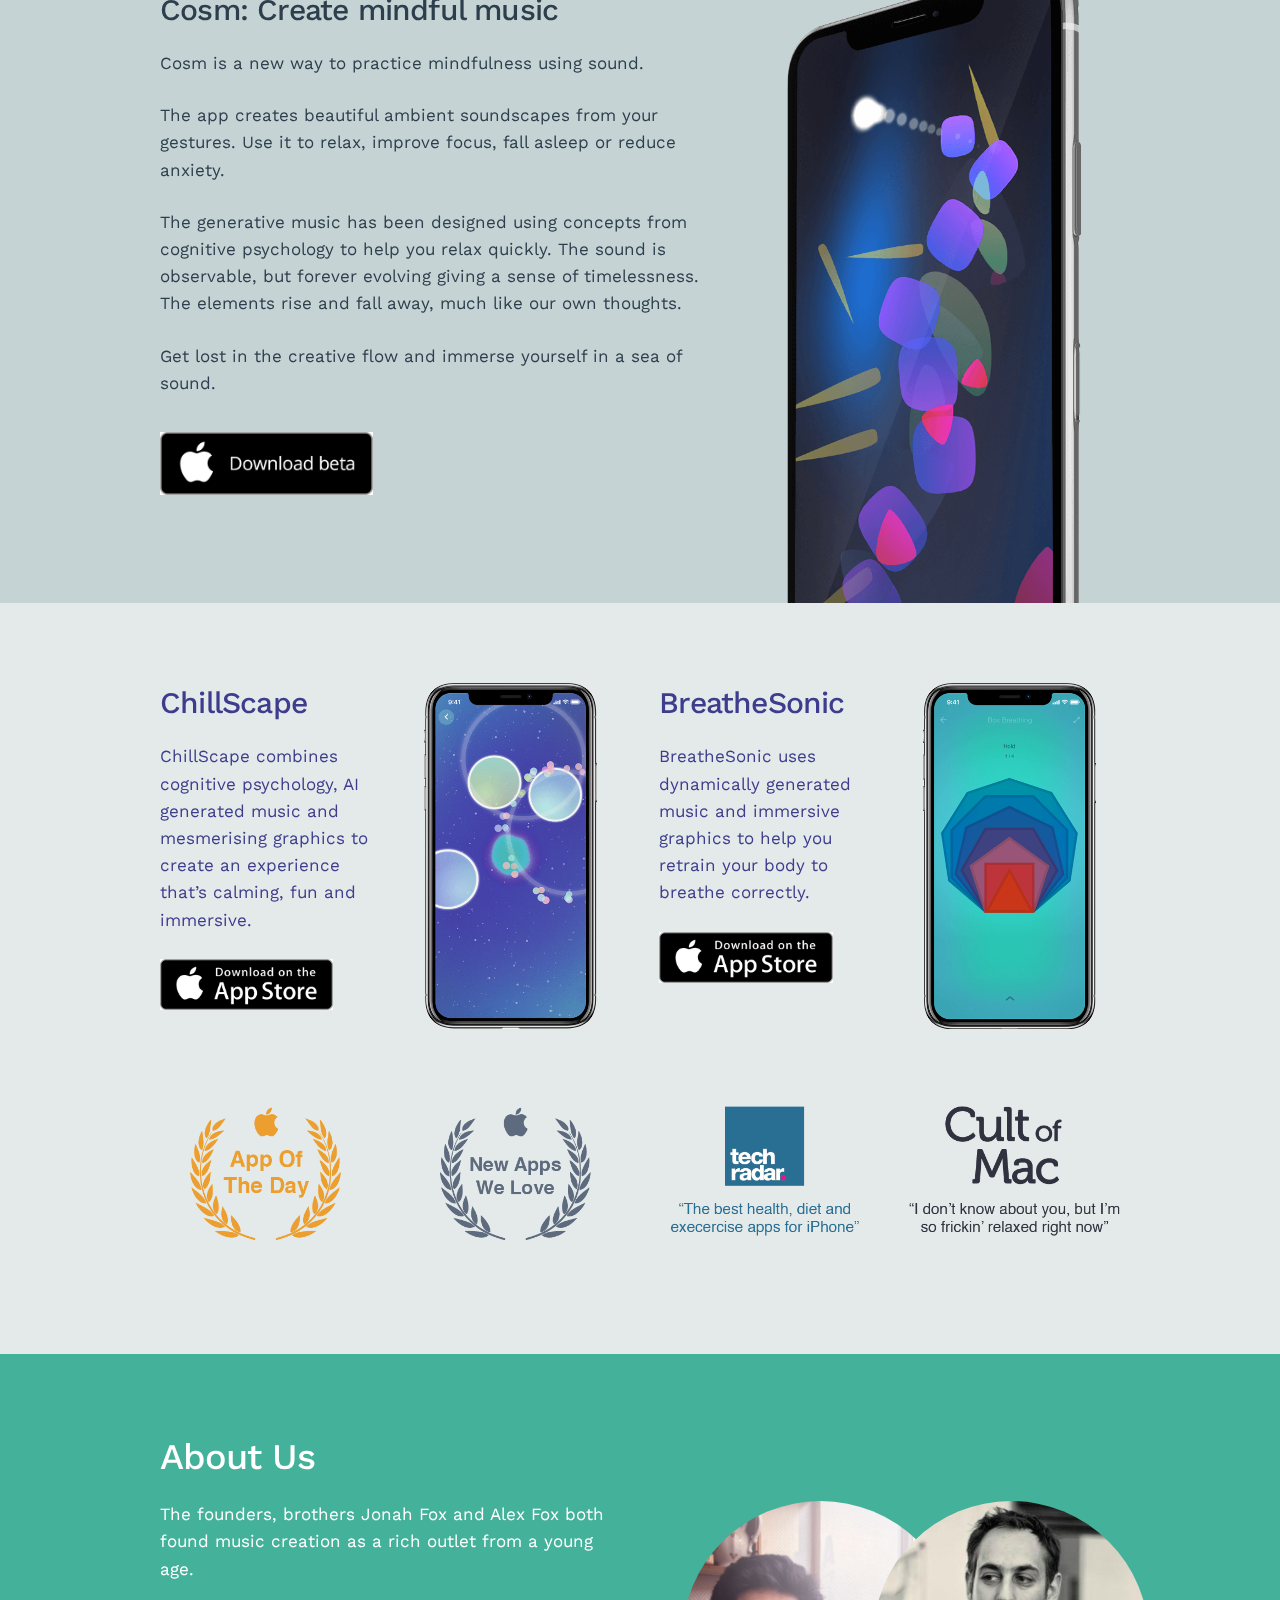
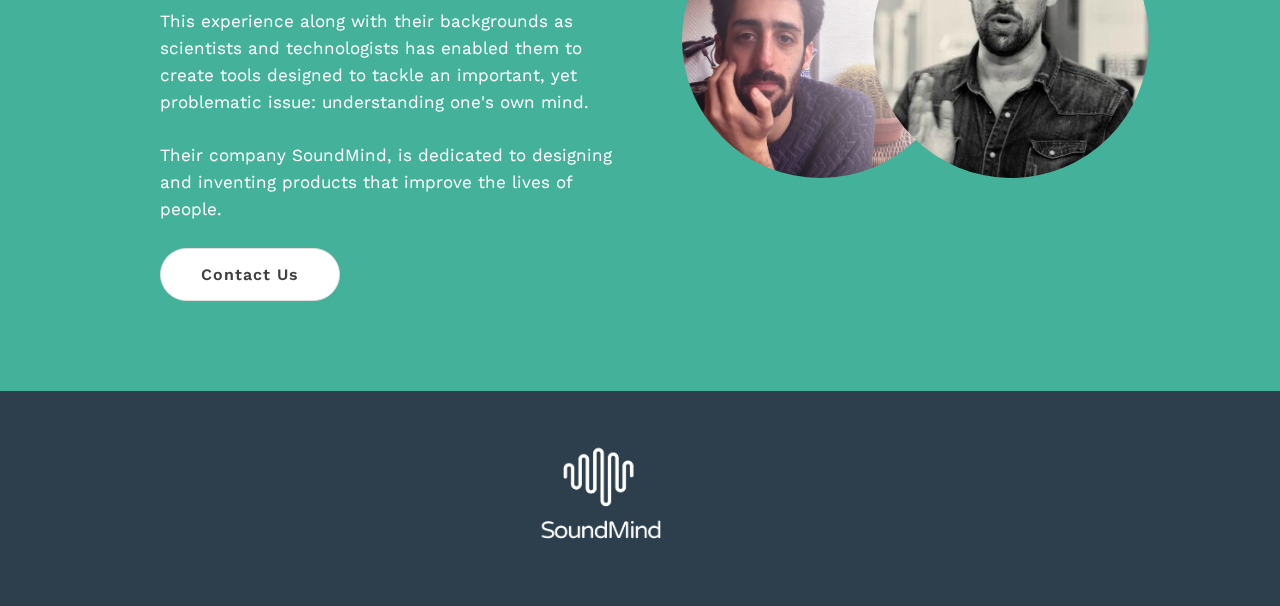
==== commit f9a36ac8: "new colors and lyout" ====
--- a/index.html
+++ b/index.html
@@ -16,9 +16,9 @@
 
   <!-- FONT
   –––––––––––––––––––––––––––––––––––––––––––––––––– -->
-  <link href="https://fonts.googleapis.com/css?family=Open+Sans" rel="stylesheet">
-
-<!-- 
+  <link href="https://fonts.googleapis.com/css?family=Work+Sans:400,500" rel="stylesheet">
+
+<!--
   <meta property="og:url"                content="http://alexfox.dev" />
   <meta property="og:type"               content="profile" />
   <meta property="og:title"              content="Alex Fox - Creative Technologist" />
@@ -45,7 +45,7 @@
 	<!-- <script src="js/main.js"></script> -->
 
   <script>
-    window.onload = function() { 
+    window.onload = function() {
       setTimeout(() => {
         document.body.classList.remove("loading")
         document.body.classList.add("loaded")
@@ -66,15 +66,15 @@
 
       canvas.width = 500*ratio
       canvas.height = 500
-      
+
       var w = window.innerWidth
       var h = window.innerHeight
-      canvas.style.width = w
-      canvas.style.height = h+"px"
-      
+      canvas.style.width = "100vw" //w+"px"
+      canvas.style.height = "100vh"// h+"px"
+
       new GlslCanvas(canvas)
 
-      lax.setup() 
+      lax.setup()
 
       var updateLax = () => {
         lax.update(window.scrollY)
@@ -85,12 +85,12 @@
 
     }
 
-  
+
 
     window.gen_mail_to_link = function(lhs,rhs,subject) {
       document.write("<a class='button button-primary' id=contactMe href=\"mailto");
       document.write(":" + lhs + "@");
-      document.write(rhs + "?subject=" + subject + "\">Email Us<\/a>");
+      document.write(rhs + "?subject=" + subject + "\">Contact Us<\/a>");
     }
 
 
@@ -112,105 +112,151 @@
 
       void main(){
         float i = u_time/10.0;
-        vec2 uv = (gl_FragCoord.xy / u_resolution.xy - 0.5)*7.0;        
+        vec2 uv = (gl_FragCoord.xy / u_resolution.xy - 0.5)*7.0;
         vec4 c = vec4(1.0);
         mat2 m = mat2(sin(length(uv)+i),cos(uv.x-i*.5),sin(uv.x*uv.y),sin(cos(uv.x)+uv.y));
-        
-
-        c.rg = atan(sin(uv.xy*m+i)*8.0)*m;
-
+
+        c.rb = atan(sin(uv.xy*m+i)*8.0)*m;
 
         c.g -= 0.3;
-
+        c.b = 0.6;
         c.a= 1.;
-        gl_FragColor = mix(c, vec4(1.0,1.,1.,1.),0.93);
-
+        gl_FragColor = c;
       }"
-    ></canvas> 
-
-    <div id="logo" class="lax" data-lax-translate-y="0 0, vh (vh/2)">
-      <div id="shadow"></div>
+    ></canvas>
+
+    <div id="logo" class="lax" data-lax-translate-y="0 0, vh (vh*0.8)" data-lax-opacity="(vh/2) 1, (vh*0.8) 0">
       <img src="img/logo.png"/>
     </div>
 
-    
 
   </div>
 
   <div id="main">
-    <div class="container">
-      <div class="row">
-        <div class="twelve columns">
-          <h3>Our Vision</h3>
-          <p>Lorem ipsum dolor sit amet, consectetur adipiscing elit. Integer elementum felis sit amet tincidunt egestas. Aenean eros turpis, facilisis eu bibendum at, ornare at enim. Nam bibendum elit nibh, eu iaculis augue facilisis vel. Integer blandit maximus libero, a imperdiet felis sollicitudin in.</p>
-
-          <p>Mauris sit amet nibh dui. Fusce rutrum, nisl sed eleifend condimentum, ipsum risus pretium mauris, sit amet dictum justo mauris at justo. Quisque sodales massa turpis, at auctor elit iaculis ut. Praesent malesuada a dolor lacinia laoreet. Cras suscipit turpis laoreet pharetra pretium. In metus turpis, dictum non vulputate id, porta eget ante. Pellentesque habitant morbi tristique senectus et netus et malesuada fames ac turpis egestas.</p>
-        </div>
-      </div>
-
-      <hr />
-
-      <div class="row">
-        <div class="seven columns">
-          <h3 class="app-title">Cosm: Explore mindful music</h3>
-          <h5 class="app-subtitle">Immerse your mind in sound</h5>
-
-          <p>Cosm was designed using concepts from cognitive psychology to provide a new way to practice mindfulness using sound.</p>
-
-          <p>The app creates beautiful ambient soundscapes from your gestures. Use it to relax, improve focus, fall asleep or reduce anxiety.</p>
-
-          <p style="margin-bottom: 12pt">We believe that sound is the perfect medium for practicing mindfulness:</p>
-
-          <ul>
-            <li>It only exists in the moment</li>
-            <li>Is observable and forever changing</li>
-            <li>Elements come and go, much like thoughts</li>
-            <li>Is intimately linked to our body and mood</li>
-          </ul>
-
-          <h5>How it works</h5>
-          <p>Tap and drag on the screen to create and explore beautiful ambient melodies and textures. Close your eyes and reflect on how the sound makes you feel and explore your own thoughts.</p>
-          <p>For travelling or sleeping, turn off the screen and the soundscape with evolve naturally over time.</p>
-          <p>Get lost in the creative flow and immerse yourself in a sea of sound.</p>
-
-<!--           <a href="https://itunes.apple.com/app/id1456263623" id="appstore-link">
-            <img src="img/appstore-button.png" />
-          </a> -->
-
-          <a href="https://forms.gle/CxYwEsSf2UXMYMmi8" id="appstore-link">
-            <img src="img/beta-button.png" />
-          </a>
-
-        </div>
-
-        <div class="four offset-by-one columns">
-          <div 
-            style="width: 100%; background-image: url(img/cosm-iphone.png);"
-            data-lax-translate-x="vh -50, -elh 100" 
-            data-lax-anchor="self"
-            class="lax screenshot"
-          ></div>
-        </div>
-      </div>
-
-      <hr />
-
-      <div class="row">
-        <div class="twelve columns">
-          <h3>Get in touch</h3>
-
-          <script type="text/javascript"> 
-              gen_mail_to_link('feedback','sndmnd.com','Hi..');
-          </script>
+    <div>
+      <div class="container">
+        <div class="row">
+          <div class="twelve columns">
+            <div id="vision">
+              <h4>Our Vision</h4>
+              <p>Many people have issues with mental health, whether it's stress, anxiety, or simply tiredness. At SoundMind we want to help people improve their mental health and fitness using music and sound.</p>
+
+              <p>We believe that the process of music creation is a rich and rewarding environment with a positive impact on the mind. It's normally only a limited few that are able to practice it, but advances in smartphone technology mean it's possible to build tools that give interactive sonic experiences without years of training.</p>
+
+              <p>Sound has several properties making it suitable as a medium for exploring mental health. It is capable of representing complex thoughts and emotions and it is intimately connected to the physical and your body.</p>
+
+              <p>SoundMind is a social tech company. We aim to create things that are evidence-based and human-centred.</p>
+            </div>
+          </div>
+        </div>
+
+      </div>
+    </div>
+    <div id="cosm">
+      <div class="container">
+        <div class="row">
+          <div class="seven columns">
+            <h4 class="app-title">Cosm: Create mindful music</h4>
+
+            <p>Cosm is a new way to practice mindfulness using sound.</p>
+
+            <p>The app creates beautiful ambient soundscapes from your gestures. Use it to relax, improve focus, fall asleep or reduce anxiety.</p>
+
+            <p>The generative music has been designed using concepts from cognitive psychology to help you relax quickly. The sound is observable, but forever evolving giving a sense of timelessness. The elements rise and fall away, much like our own thoughts.</p>
+
+            <p>Get lost in the creative flow and immerse yourself in a sea of sound.</p>
+
+  <!--           <a href="https://itunes.apple.com/app/id1456263623" id="appstore-link">
+              <img src="img/appstore-button.png" />
+            </a> -->
+
+            <a href="https://forms.gle/CxYwEsSf2UXMYMmi8" id="appstore-link">
+              <img src="img/beta-button.png" />
+            </a>
+
+          </div>
+
+          <div class="four offset-by-one columns">
+            <div
+              style="width: 100%; background-image: url(img/cosm-iphone.png);"
+              class="screenshot"
+            ></div>
+          </div>
+        </div>
+      </div>
+    </div>
+    <div id="otherapps">
+      <div class="container">
+        <div class="row">
+          <div class="six columns applisting">
+            <div class="six columns">
+              <h4>ChillScape</h4>
+              <p>ChillScape combines cognitive psychology, AI generated music and mesmerising graphics to create an experience that’s calming, fun and immersive.</p>
+
+              <a href="https://itunes.apple.com/app/id1441147066" class="appstore-link-small">
+                <img src="img/appstore-button.png" />
+              </a>
+            </div>
+            <div class="six columns iphone-small" style="background-image: url(img/chillscape-iphone.png)">
+            </div>
+          </div>
+
+          <div class="six columns applisting" id="breathesonic">
+            <div class="six columns">
+              <h4>BreatheSonic</h4>
+              <p>BreatheSonic uses dynamically generated music and immersive graphics to help you retrain your body to breathe correctly.</p>
+
+              <a href="https://itunes.apple.com/app/id1453204358" class="appstore-link-small">
+                <img src="img/appstore-button.png" />
+              </a>
+            </div>
+            <div class="six columns iphone-small" style="background-image: url(img/breathesonic-iphone.png)">
+            </div>
+          </div>
+        </div>
+        <div class="row" id="accolades">
+
+          <div class="three columns"><img src="img/appOfTheDay.png" /></div>
+          <div class="three columns"><img src="img/newAppsWeLove.png" /></div>
+          <div class="three columns"><img src="img/techRadar.png" /></div>
+          <div class="three columns"><img src="img/cultOfMac.png" /></div>
+
+        </div>
+      </div>
+    </div>
+
+    <div id="about">
+      <div class="container">
+        <div class="row">
+          <div class="twelve columns">
+            <h3>About Us</h3>
+          </div>
+        </div>
+        <div class="row">
+          <div class="six columns">
+            <p>The founders, brothers Jonah Fox and Alex Fox both found music creation as a rich outlet from a young age.</p>
+
+            <p>This experience along with their backgrounds as scientists and technologists has enabled them to create tools designed to tackle an important, yet problematic issue: understanding one's own mind.</p>
+
+            <p>Their company SoundMind, is dedicated to designing and inventing products that improve the lives of people.</p>
+
+            <script type="text/javascript">
+                gen_mail_to_link('feedback','sndmnd.com','Hi..');
+            </script>
+          </div>
+          <div class="six columns" id="profilePics">
+            <img src="./img/alex.jpg" id="alex" />
+            <img src="./img/jonah.png" id="jonah" />
+          </div>
+
         </div>
       </div>
     </div>
 
     <div id="footer">
       <div id="container">
-        <div id="img"></div>
+        <img src="img/logo-footer.png"/>
       </div>
     </div>
   </div>
 </body>
-
--- a/css/skeleton.css
+++ b/css/skeleton.css
@@ -121,7 +121,7 @@
 html {
   font-size: 62.5%; }
 body {
-  font-size: 1.5em; /* currently ems cause chrome bug misinterpreting rems on body element */
+  font-size: 1.7em; /* currently ems cause chrome bug misinterpreting rems on body element */
   line-height: 1.6;
   font-weight: 400;
   /*font-family: "Raleway", "HelveticaNeue", "Helvetica Neue", Helvetica, Arial, sans-serif;*/
@@ -171,19 +171,19 @@
 input[type="reset"],
 input[type="button"] {
   display: inline-block;
-  height: 38px;
-  padding: 0 30px;
+  height: 40pt;
+  padding: 0 40px;
   color: #555;
   text-align: center;
-  font-size: 11px;
+  font-size: 12pt;
   font-weight: 600;
-  line-height: 38px;
+  line-height: 39pt;
   letter-spacing: .1rem;
-  text-transform: uppercase;
+  /* text-transform: uppercase; */
   text-decoration: none;
   white-space: nowrap;
   background-color: transparent;
-  border-radius: 4px;
+  border-radius: 20pt;
   border: 1px solid #bbb;
   cursor: pointer;
   box-sizing: border-box; }
@@ -205,9 +205,9 @@
 input[type="submit"].button-primary,
 input[type="reset"].button-primary,
 input[type="button"].button-primary {
-  color: #FFF;
-  background-color: #33C3F0;
-  border-color: #33C3F0; }
+  color: #404040;
+background-color: white;
+border-color: #e4dedc;}
 .button.button-primary:hover,
 button.button-primary:hover,
 input[type="submit"].button-primary:hover,
@@ -218,9 +218,8 @@
 input[type="submit"].button-primary:focus,
 input[type="reset"].button-primary:focus,
 input[type="button"].button-primary:focus {
-  color: #FFF;
-  background-color: #1EAEDB;
-  border-color: #1EAEDB; }
+  background-color: #dadada;
+}
 
 
 /* Forms
--- a/css/style.css
+++ b/css/style.css
@@ -1,21 +1,24 @@
 body {
-	font-family: 'Open Sans', sans-serif;
+	font-family: 'Work Sans', sans-serif;
 	transition: opacity 500ms;
-    overflow-x: hidden; 
+	overflow-x: hidden;
 }
 
 body.loading {
-    opacity: 0;
-}
-
+	opacity: 0;
+}
+
+h1, h2, h3, h4, h5, h6 {
+	font-weight: 500;
+}
 
 #header {
 	width: 100vw;
-    height: 100vh;
-    align-content: center;
-    justify-content: center;
-    display: flex;
-    overflow: hidden;
+	height: 100vh;
+	align-content: center;
+	justify-content: center;
+	display: flex;
+	overflow: hidden;
 }
 
 #shader {
@@ -26,19 +29,44 @@
 }
 
 #main {
-	padding-top: 35pt;
-	background: white;
+	/*padding-top: 35pt;*/
+	/*background: #faf2ff;*/
 	z-index: 2;
 	position: relative;
-	width: 100vw;
+	/*width: 100vw;*/
+	font-weight: 400;
+	color: #3e3c8d;
+}
+
+#vision {
+	background: #2D3F4D;
+	padding: 5rem;
+	color: #f1f2f1;
+}
+
+.mobile #vision {
+	padding: 2rem;
+}
+
+.mobile #cosm {
+	padding: 4rem 0 8rem 0;
+}
+
+.mobile #otherapps {
+	padding: 4rem 0 2rem;
+}
+
+
+.mobile #about {
+	padding: 4rem 0;
 }
 
 #header #logo {
 	margin-top: calc( 50vh - 20pt );
 	position: absolute;
 	display: flex;
-    align-items: center;
-    justify-content: center;
+	align-items: center;
+	justify-content: center;
 }
 
 #header img {
@@ -47,48 +75,47 @@
 	position: absolute;
 }
 
-#header #shadow {
-	width: 700pt;
-    height: 700pt;
-    max-width: 100vw;
-    position: absolute;
-    background: radial-gradient(#3b22eb80 10%, #3b22eb00 50%, #3b22eb00);
-}
-
 .mobile #header img {
 	z-index: 1;
 	height: 140pt;
 }
 
+#cosm {
+	background: #c5d3d4;
+	color: #2D3F4D;
+	margin-top: 5rem;
+	padding: 8rem 0;
+}
+
+#otherapps {
+	background: #e4eaea;
+	padding: 8rem 0;
+}
+
 #footer {
 	padding: 40pt 0;
-    justify-content: center;
-    width: 100%;
-    display: flex;
+	justify-content: center;
+	width: 100%;
+	background: #2D3F4D;
+	display: flex;
 }
 
 #footer #container {
-    width: 160pt;
-}
-
-#footer #container #img {
-    height: 100pt;
-    width: 160pt;
-    background: url(../img/logo.png);
-    background-size: 130pt;
-    background-position: top center;
-    background-repeat: no-repeat;
-    filter: invert(1);
+	width: 160pt;
+}
+
+#footer #container img {
+	width: 100pt;
 }
 
 .app-title {
-	margin-bottom: 0;
+	/* margin-bottom: 0; */
 }
 
 .app-subtitle {
-	font-size: 14pt;
-    color: gray;
-    font-style: italic;
+	font-size: 16pt;
+	opacity: 0.6;
+	font-style: italic;
 }
 
 #appstore-link {
@@ -96,6 +123,10 @@
 	display: inline-block;
 }
 
+.appstore-link-small img {
+	width: 130pt;
+}
+
 #appstore-link:hover {
 	opacity: 0.6;
 }
@@ -105,18 +136,150 @@
 }
 
 .screenshot {
-    background-size: contain;
-    background-repeat: no-repeat;
-    height: 100vh;
+	background-size: contain;
+	background-repeat: no-repeat;
+	height: 500pt;
 }
 
 .mobile .screenshot {
-    margin-top: 20pt;
-    height: 100vh;
-    background-size: cover;
+	margin-top: 20pt;
+	height: 80vh;
+	width: 100%;
+	margin-bottom: -60pt;
+	background-size: cover;
 }
 
 li {
 	padding-left: 14pt;
 	margin-bottom: 4pt;
 }
+
+#accolades {
+	padding-top: 5rem;
+}
+
+#accolades img {
+	height: 100pt;
+	margin: 20pt 0;
+}
+
+#accolades .columns {
+	text-align: center;
+}
+
+#about {
+	padding: 8rem 0;
+	background: #44B19A;
+	color: white;
+}
+
+/*#about img {
+width: 200pt;
+height: 200pt;
+border-radius: 100pt;
+display: inline-block;
+}*/
+
+.iphone-small {
+	height: 260pt;
+	background-size: 78%;
+	background-repeat: no-repeat;
+	background-position: top center;
+}
+
+#profilePics {
+	white-space: nowrap;
+}
+
+#alex, #jonah {
+	width: 60%;
+	border-radius: 100%;
+}
+
+#alex {
+	margin-left: 5%;
+}
+
+#jonah {
+	margin-left: -20%;
+}
+
+@media (max-width: 900px) {
+	#alex, #jonah {
+		width: 180pt;
+		margin-left: 10%;
+		margin-top: -20pt;
+	}
+
+	#profilePics {
+		white-space: normal;
+	}
+}
+
+@media (max-width: 550px) {
+	#alex, #jonah {
+		width: 55%;
+		margin-top: 20pt;
+	}
+
+	#alex {
+		margin-left: 0%;
+	}
+
+	#jonah {
+		margin-left: -12%;
+	}
+
+	#profilePics {
+		white-space: nowrap;
+	}
+
+	#accolades img {
+		height: 85pt !important;
+	}
+
+	#accolades .three.columns {
+		width: 50%;
+	}
+
+	#breathesonic {
+		margin-top: 4rem !important;
+	}
+
+	.iphone-small {
+		margin-top: 3rem;
+		background-size: 200pt !important;
+    border-bottom: 1px solid #c7ced1;
+	}
+}
+
+@media (max-width: 1000px) {
+	.applisting {
+		width: 100% !important;
+		margin-left: 0 !important;
+	}
+
+	.applisting .iphone-small {
+		height: 230pt;
+		background-size: 150pt;
+	}
+
+	#breathesonic {
+    margin-top: 8rem;
+	}
+
+	#accolades img {
+		height: 70pt;
+	}
+}
+
+@media (min-width: 1200px) {
+	.screenshot {
+		width: 220pt !important;
+		height: 480pt !important;
+		margin-bottom: -60pt;
+		margin-top: -20pt;
+		background-size: cover !important;
+	}
+
+}
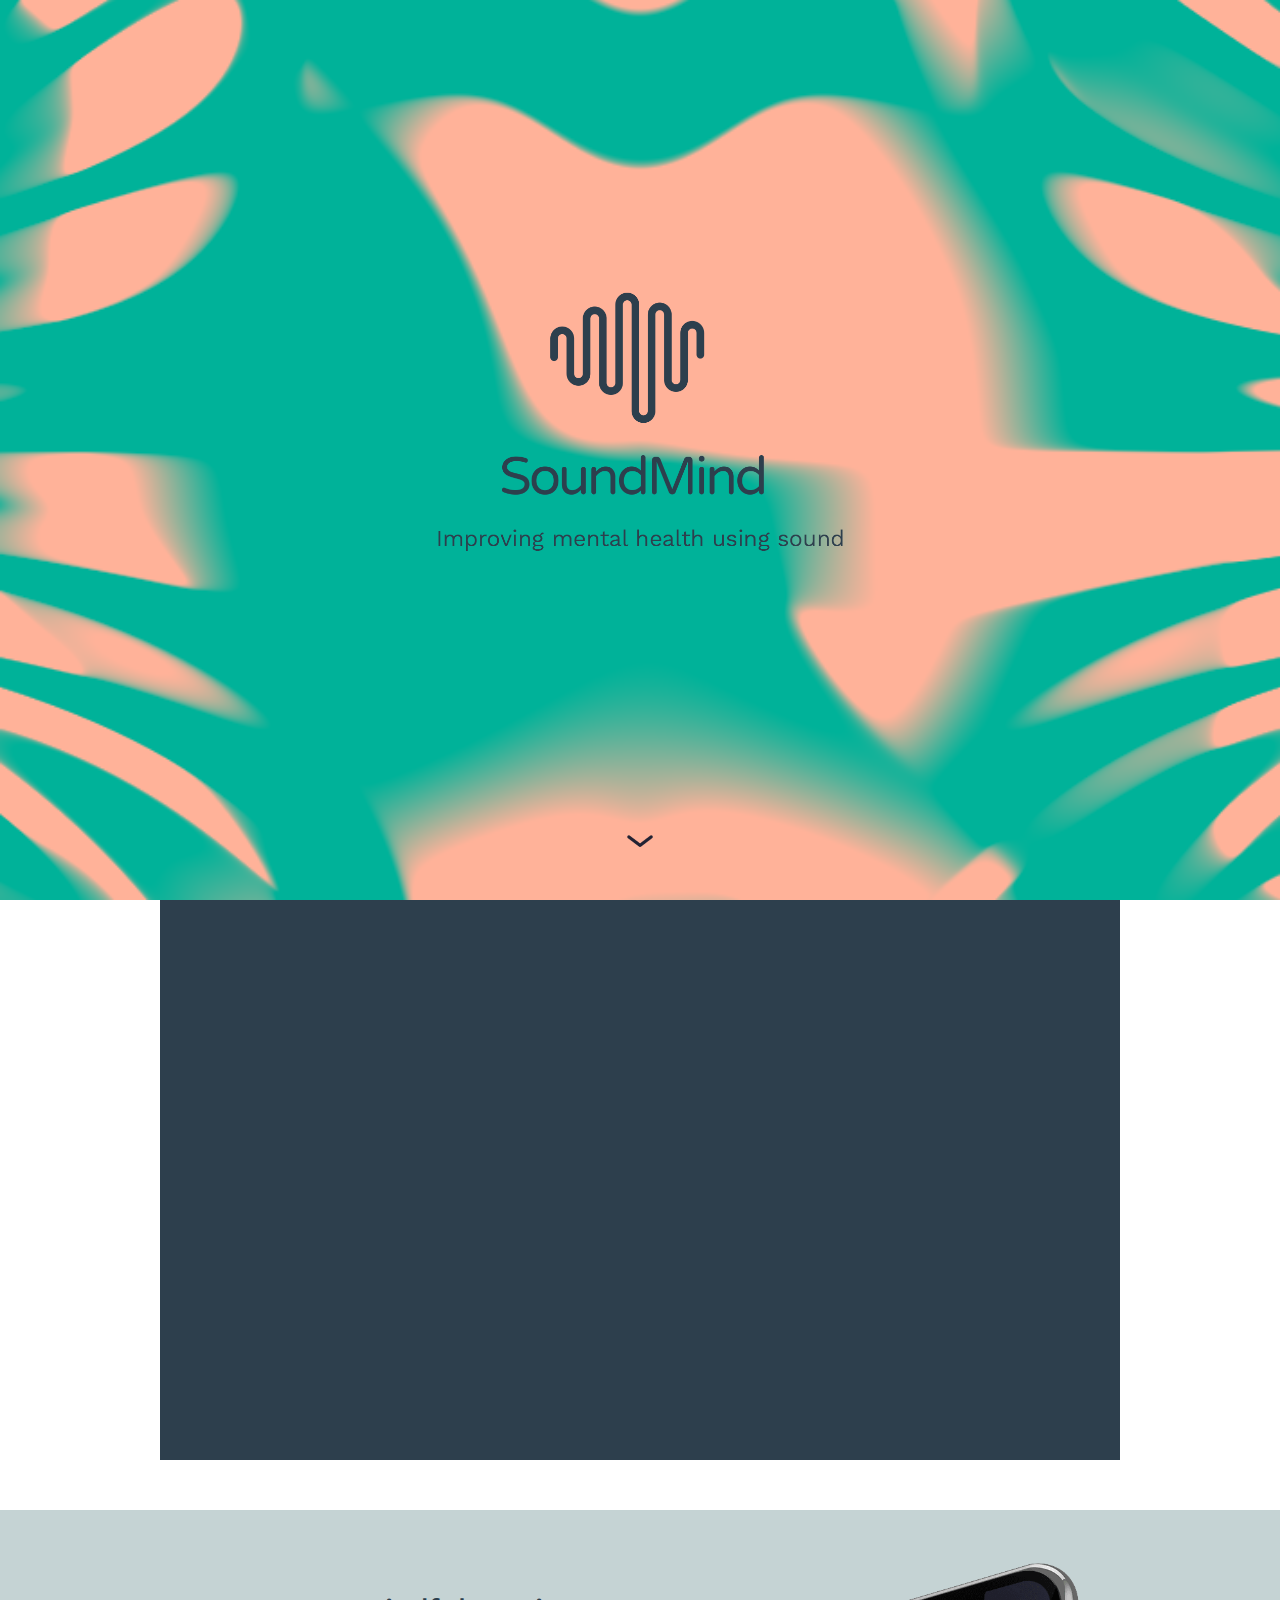
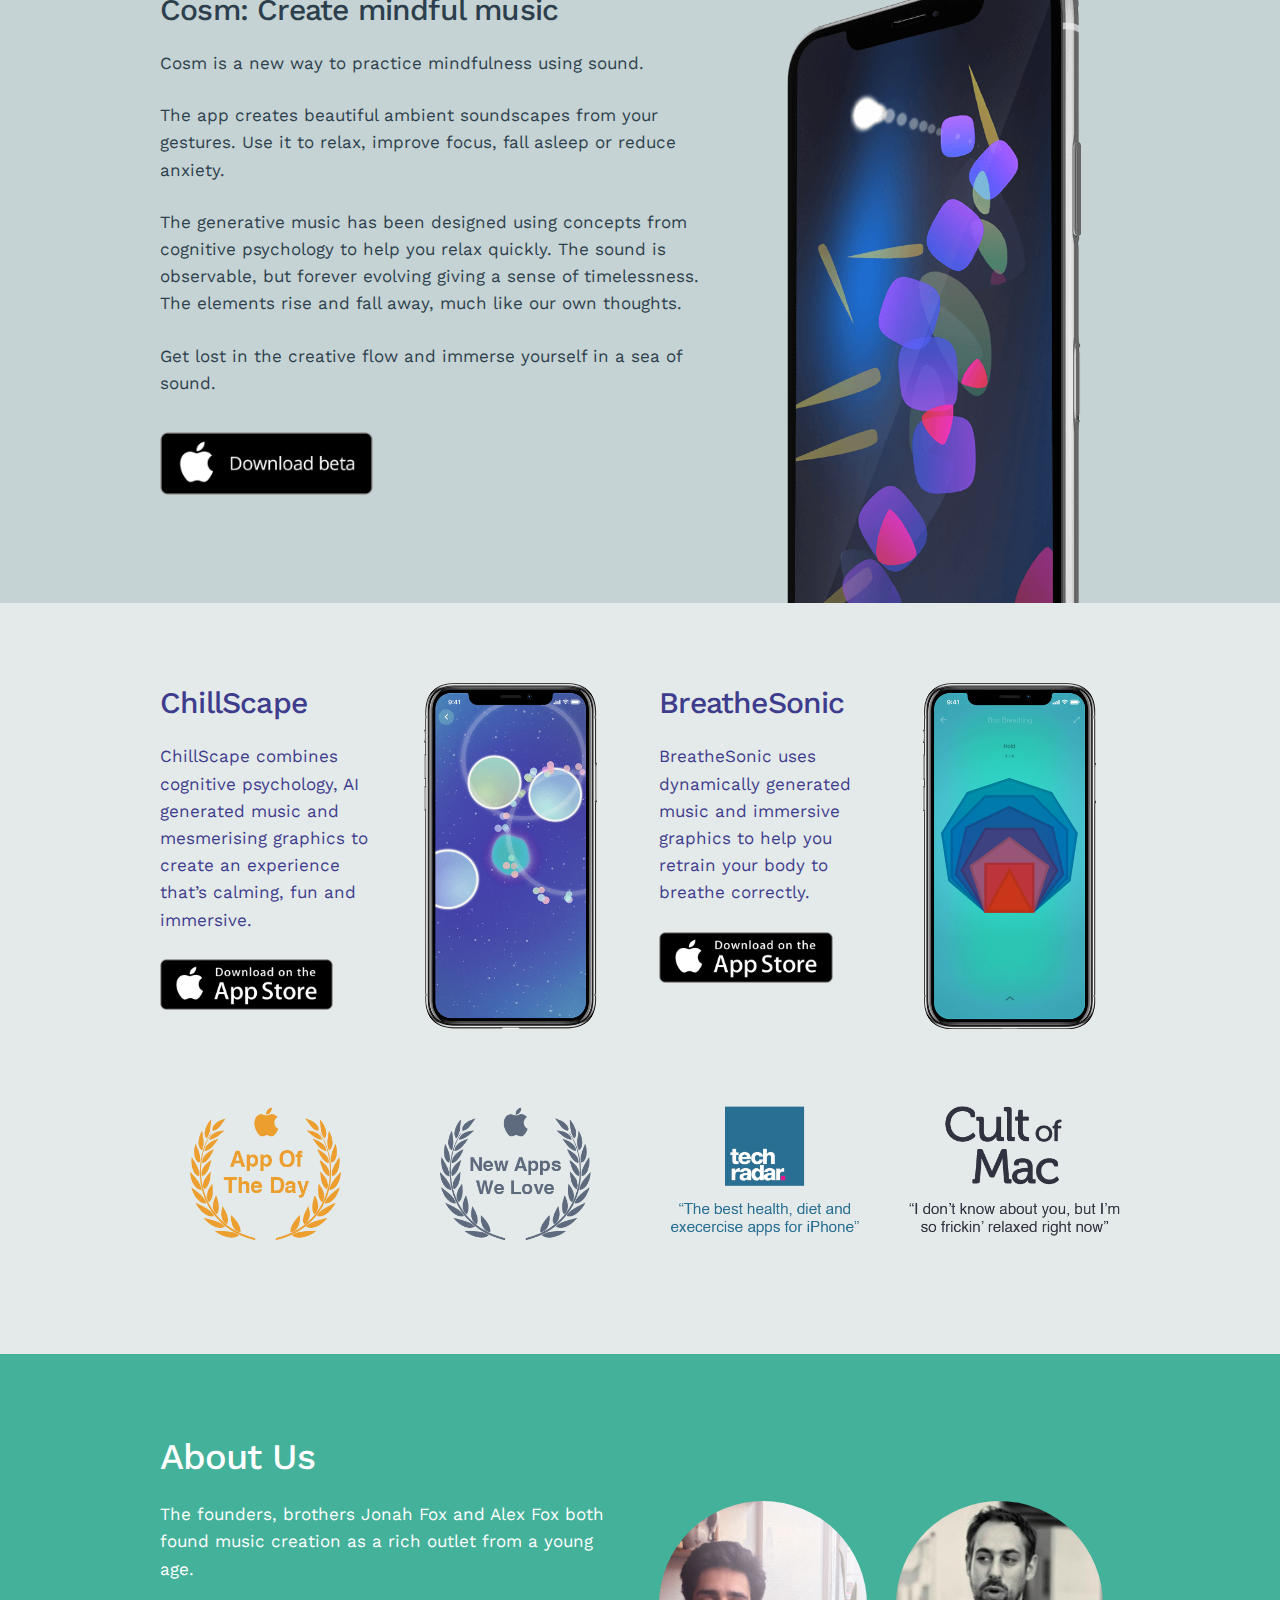
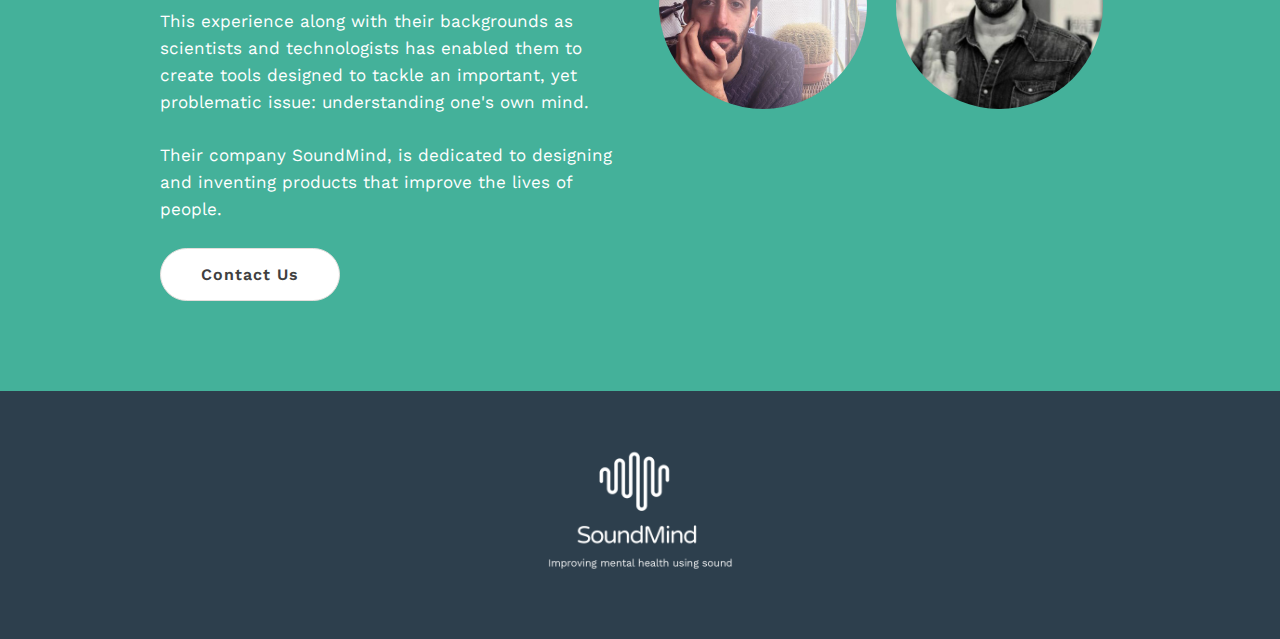
==== commit 52500cb3: "tweajs" ====
--- a/index.html
+++ b/index.html
@@ -125,10 +125,11 @@
       }"
     ></canvas>
 
-    <div id="logo" class="lax" data-lax-translate-y="0 0, vh (vh*0.8)" data-lax-opacity="(vh/2) 1, (vh*0.8) 0">
+    <div id="logo" class="lax" data-lax-preset="blurOut" data-lax-opacity="(vh/2) 1, (vh*0.8) 0">
       <img src="img/logo.png"/>
     </div>
 
+    <img class="lax" src="img/scrollArrow.png" id="scrollArrow"  data-lax-opacity="0 1, 100 0"/>
 
   </div>
 
@@ -138,14 +139,16 @@
         <div class="row">
           <div class="twelve columns">
             <div id="vision">
-              <h4>Our Vision</h4>
-              <p>Many people have issues with mental health, whether it's stress, anxiety, or simply tiredness. At SoundMind we want to help people improve their mental health and fitness using music and sound.</p>
-
-              <p>We believe that the process of music creation is a rich and rewarding environment with a positive impact on the mind. It's normally only a limited few that are able to practice it, but advances in smartphone technology mean it's possible to build tools that give interactive sonic experiences without years of training.</p>
-
-              <p>Sound has several properties making it suitable as a medium for exploring mental health. It is capable of representing complex thoughts and emotions and it is intimately connected to the physical and your body.</p>
-
-              <p>SoundMind is a social tech company. We aim to create things that are evidence-based and human-centred.</p>
+              <div class="lax" data-lax-preset="fadeIn">
+                <h4>Our Vision</h4>
+                <p>Many people have issues with mental health, whether it's stress, anxiety, or simply tiredness. At SoundMind we want to help people improve their mental health and fitness using music and sound.</p>
+
+                <p>We believe that the process of music creation is a rich and rewarding environment with a positive impact on the mind. It's normally only a limited few that are able to practice it, but advances in smartphone technology mean it's possible to build tools that give interactive sonic experiences without years of training.</p>
+
+                <p>Sound has several properties making it suitable as a medium for exploring mental health. It is capable of representing complex thoughts and emotions and it is intimately connected to the physical and your body.</p>
+
+                <p>SoundMind is a social tech company. We aim to create things that are evidence-based and human-centred.</p>
+              </div>
             </div>
           </div>
         </div>
--- a/css/style.css
+++ b/css/style.css
@@ -63,16 +63,22 @@
 
 #header #logo {
 	margin-top: calc( 50vh - 20pt );
-	position: absolute;
+	position: fixed;
 	display: flex;
 	align-items: center;
 	justify-content: center;
 }
 
-#header img {
+#header #logo img {
 	height: 220pt;
 	z-index: 2;
 	position: absolute;
+}
+
+#header #scrollArrow {
+	position: fixed;
+	bottom: 40pt;
+	width: 20pt;
 }
 
 .mobile #header img {
@@ -102,10 +108,11 @@
 
 #footer #container {
 	width: 160pt;
+	text-align: center;
 }
 
 #footer #container img {
-	width: 100pt;
+	width: 140pt;
 }
 
 .app-title {
@@ -192,23 +199,23 @@
 }
 
 #alex, #jonah {
-	width: 60%;
+	width: 45%;
 	border-radius: 100%;
 }
 
 #alex {
+	margin-left: 0%;
+}
+
+#jonah {
 	margin-left: 5%;
-}
-
-#jonah {
-	margin-left: -20%;
 }
 
 @media (max-width: 900px) {
 	#alex, #jonah {
-		width: 180pt;
+		width: 160pt;
 		margin-left: 10%;
-		margin-top: -20pt;
+		margin-bottom: 10pt;
 	}
 
 	#profilePics {
@@ -218,7 +225,7 @@
 
 @media (max-width: 550px) {
 	#alex, #jonah {
-		width: 55%;
+		width: 47.5%;
 		margin-top: 20pt;
 	}
 
@@ -227,7 +234,7 @@
 	}
 
 	#jonah {
-		margin-left: -12%;
+		margin-left: 5%;
 	}
 
 	#profilePics {
@@ -261,7 +268,7 @@
 
 	.applisting .iphone-small {
 		height: 230pt;
-		background-size: 150pt;
+		background-size: 170pt;
 	}
 
 	#breathesonic {
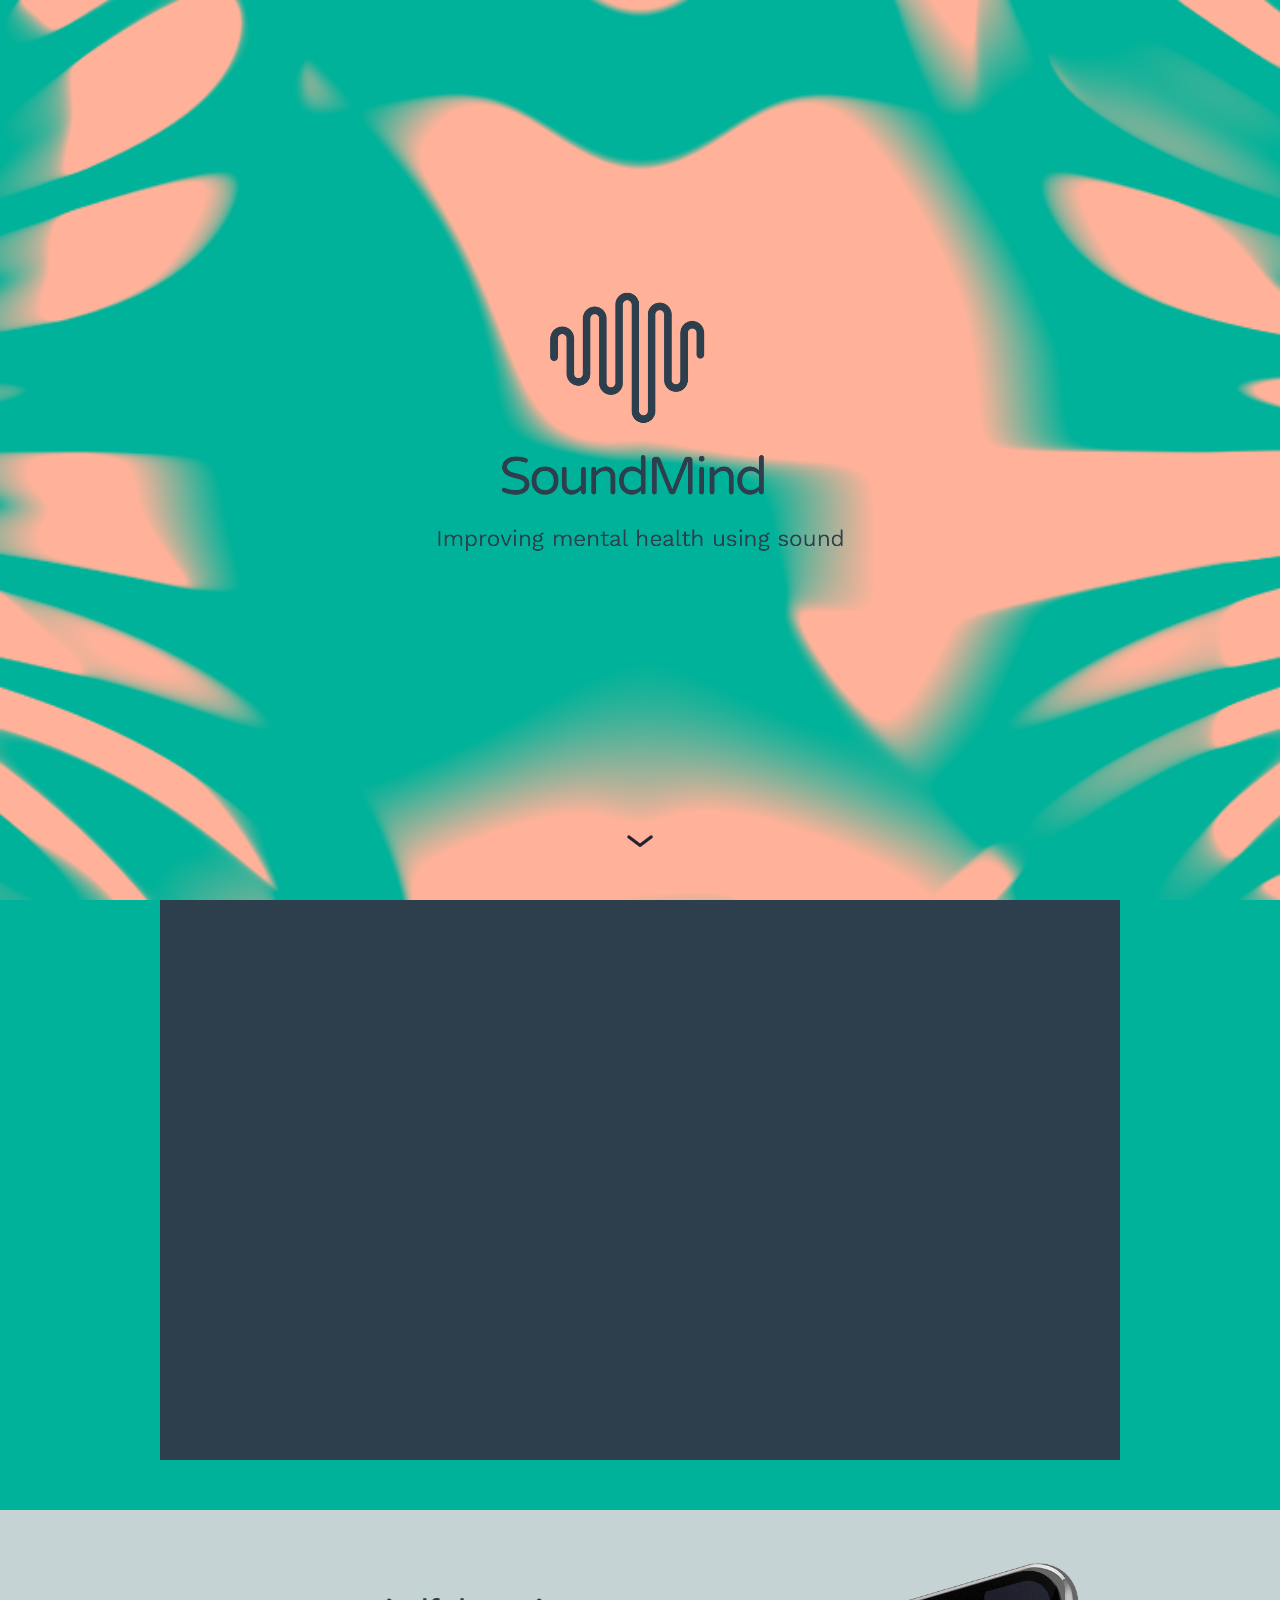
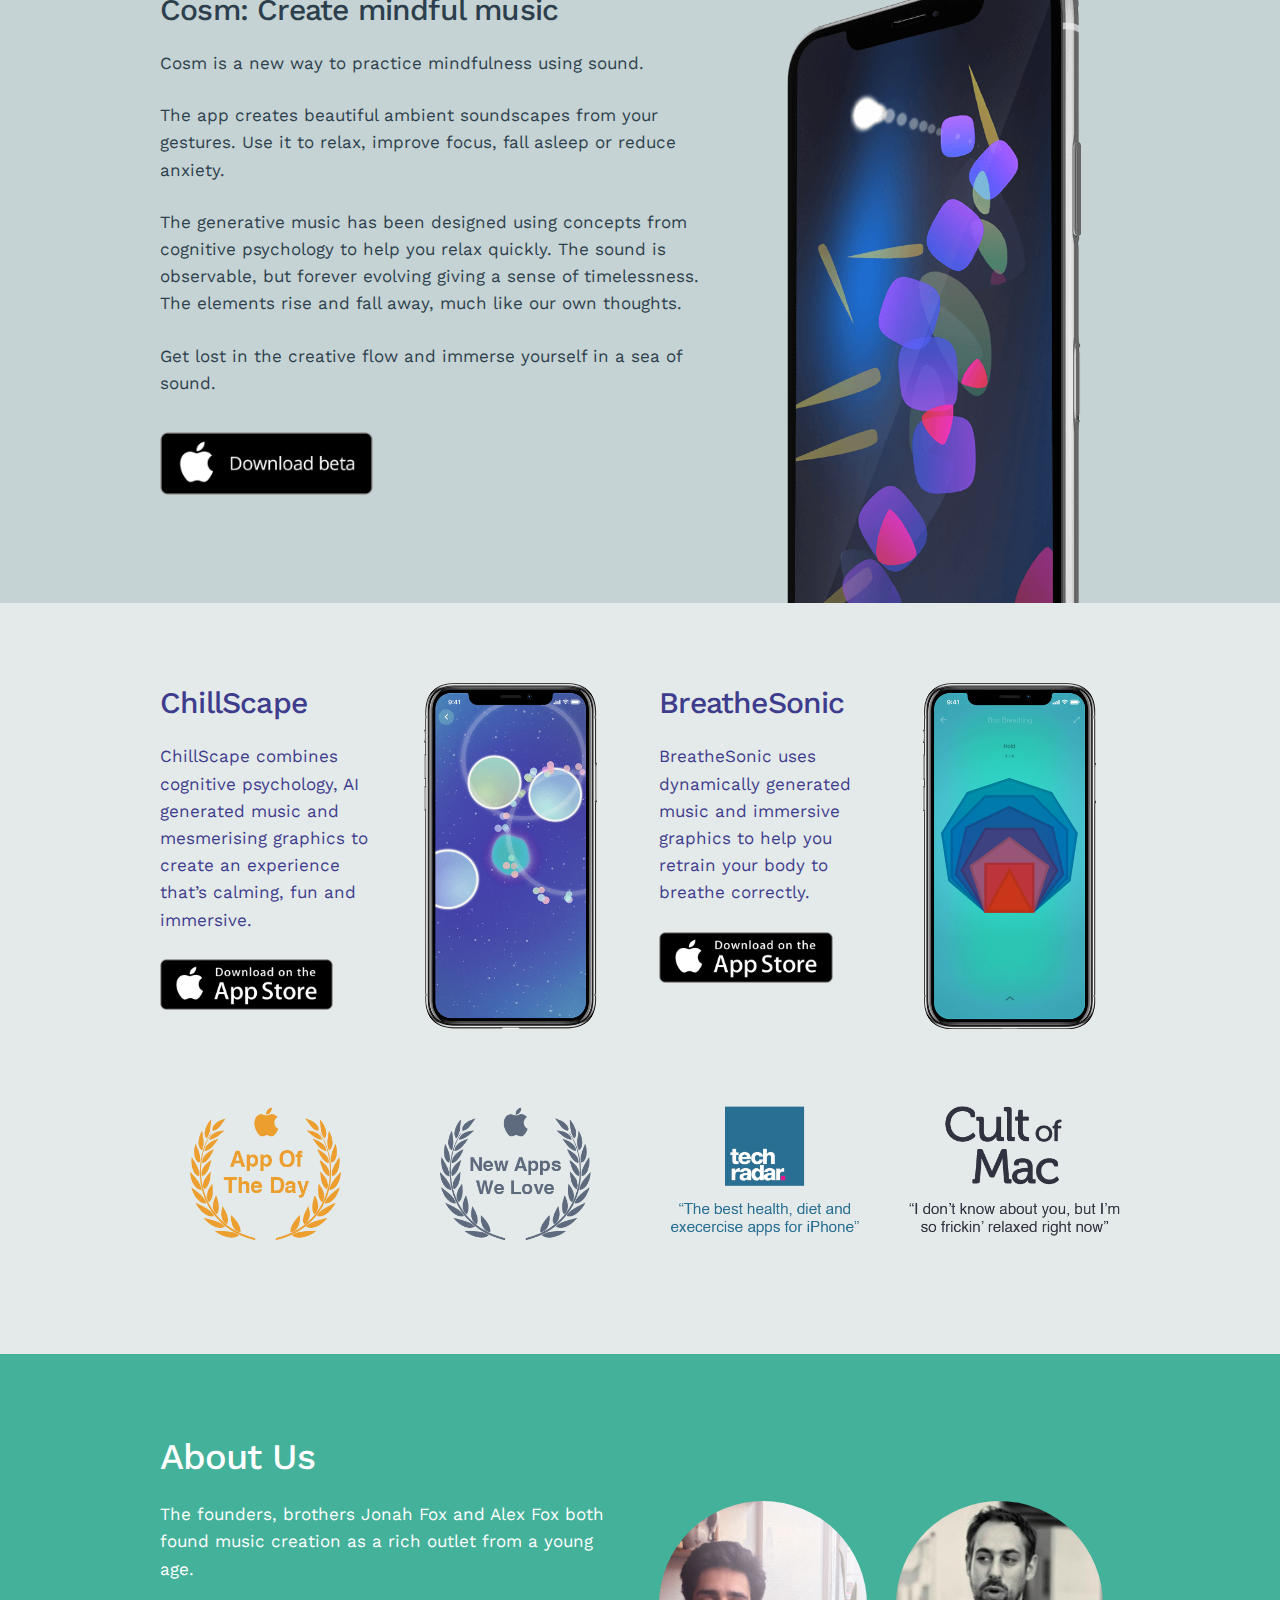
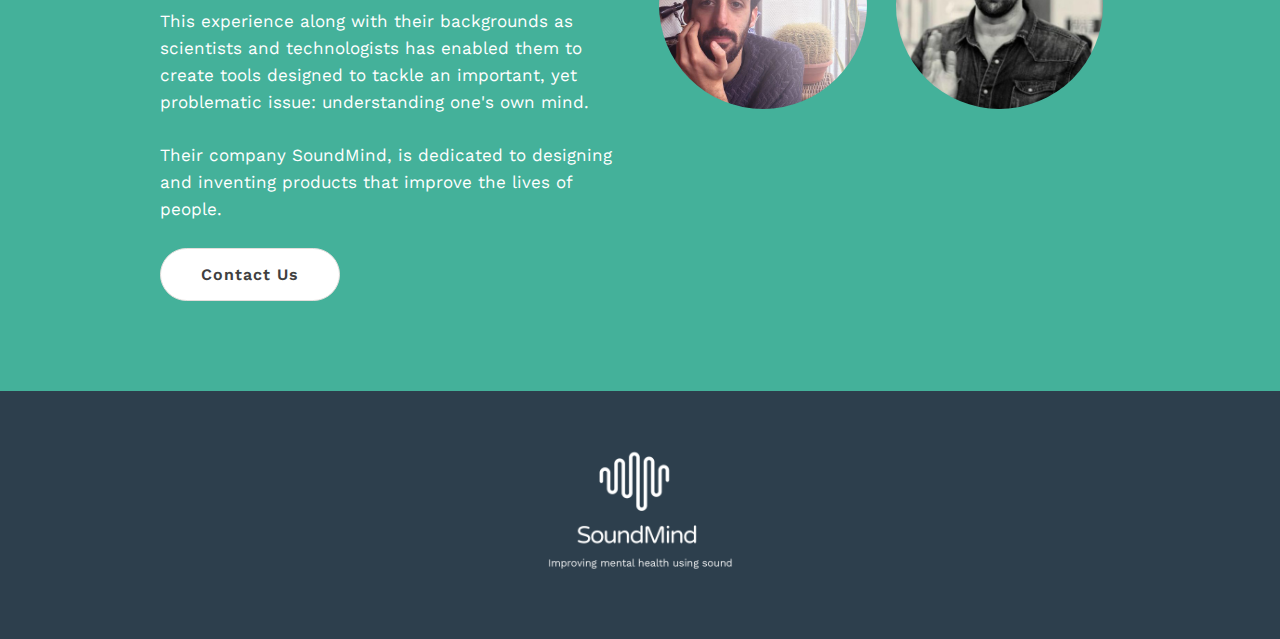
==== commit f1b8df5a: "added fav icon and tite" ====
--- a/index.html
+++ b/index.html
@@ -6,8 +6,8 @@
   <!-- Basic Page Needs
   –––––––––––––––––––––––––––––––––––––––––––––––––– -->
   <meta charset="utf-8">
-  <title>SoundMind</title>
-  <meta name="description" content="I am a creative technologist with over 10 years experience in full-stack development, UX, product development and mobile.">
+  <title>SoundMind - Improving mental health with sound</title>
+  <meta name="description" content="We believe that the process of music creation is a rich and rewarding environment with a positive impact on the mind. It's normally only a limited few that are able to practice it, but advances in smartphone technology mean it's possible to build tools that give interactive sonic experiences without years of training.">
   <meta name="author" content="SoundMind">
 
   <!-- Mobile Specific Metas
@@ -18,31 +18,27 @@
   –––––––––––––––––––––––––––––––––––––––––––––––––– -->
   <link href="https://fonts.googleapis.com/css?family=Work+Sans:400,500" rel="stylesheet">
 
-<!--
-  <meta property="og:url"                content="http://alexfox.dev" />
-  <meta property="og:type"               content="profile" />
-  <meta property="og:title"              content="Alex Fox - Creative Technologist" />
-  <meta property="og:description"        content="I am a creative technologist with over 10 years' experience in full-stack development, UX, product development, web and mobile." />
-  <meta property="og:image"              content="https://alexfox.dev/img/ogimage.jpg" />
- -->
+
+  <meta property="og:url"                content="http://sndmnd.com" />
+  <meta property="og:type"               content="company" />
+  <meta property="og:title"              content="SoundMind - Improving mental health with sound" />
+  <meta property="og:description"        content="We believe that the process of music creation is a rich and rewarding environment with a positive impact on the mind. It's normally only a limited few that are able to practice it, but advances in smartphone technology mean it's possible to build tools that give interactive sonic experiences without years of training." />
+  <meta property="og:image"              content="https://alexfox.dev/img/ogimage.png" />
+
   <!-- CSS
   –––––––––––––––––––––––––––––––––––––––––––––––––– -->
   <link rel="stylesheet" href="css/normalize.css">
   <link rel="stylesheet" href="css/skeleton.css">
-  <!-- <link rel="stylesheet" href="css/animate.css"> -->
   <link rel="stylesheet" href="css/style.css">
 
   <!-- Favicon
   –––––––––––––––––––––––––––––––––––––––––––––––––– -->
-	<!-- <link rel="icon" href="/favicon.png"> -->
+	<link rel="icon" href="favicon.png">
 
   <script type="text/javascript" src="./js/glslcanvas.js"></script>
   <script type="text/javascript" src="./js/lax.js"></script>
 
 
-  <!-- <script src="js/everpolate.js"></script> -->
-  <!-- <script src="js/smoothscroll.js"></script> -->
-	<!-- <script src="js/main.js"></script> -->
 
   <script>
     window.onload = function() {
--- a/css/style.css
+++ b/css/style.css
@@ -1,3 +1,7 @@
+html {
+	background: #00b299;
+}
+
 body {
 	font-family: 'Work Sans', sans-serif;
 	transition: opacity 500ms;
@@ -81,9 +85,10 @@
 	width: 20pt;
 }
 
-.mobile #header img {
+.mobile #logo img {
 	z-index: 1;
 	height: 140pt;
+  max-height: 60vw;
 }
 
 #cosm {
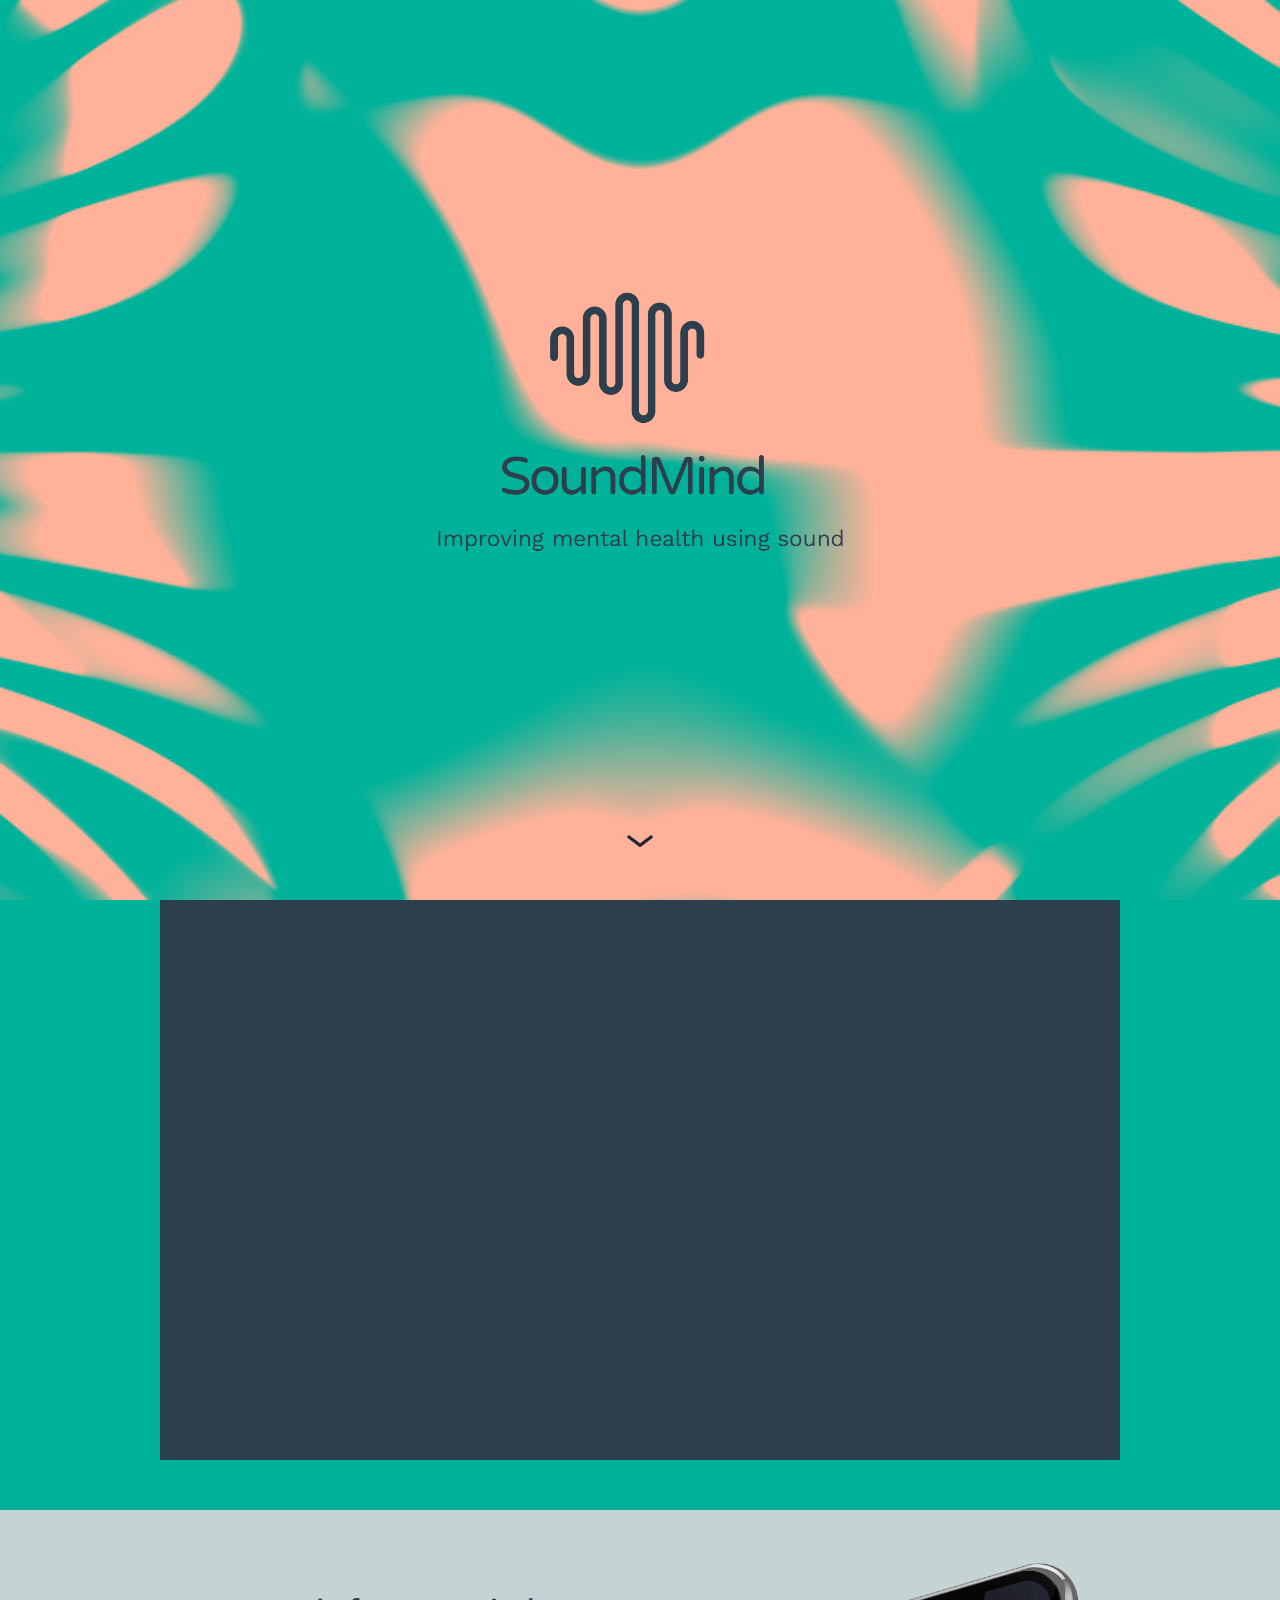
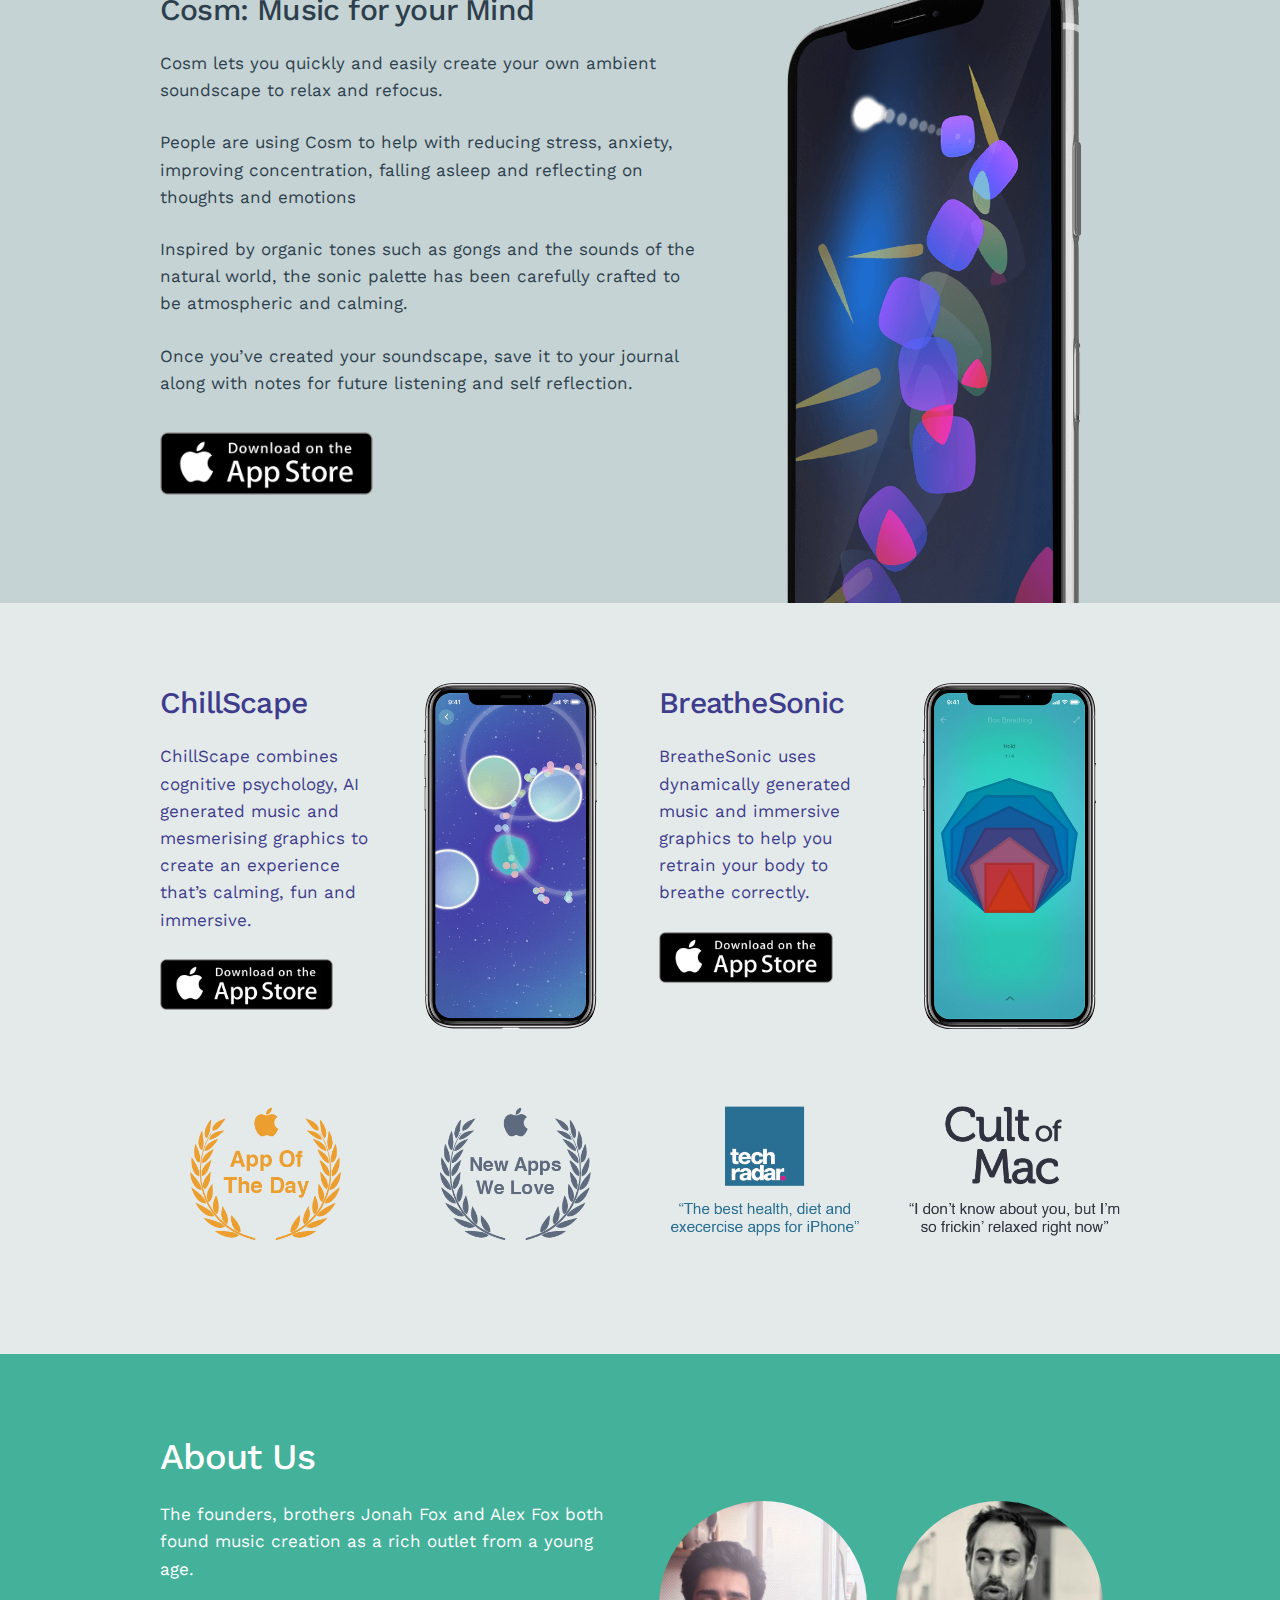
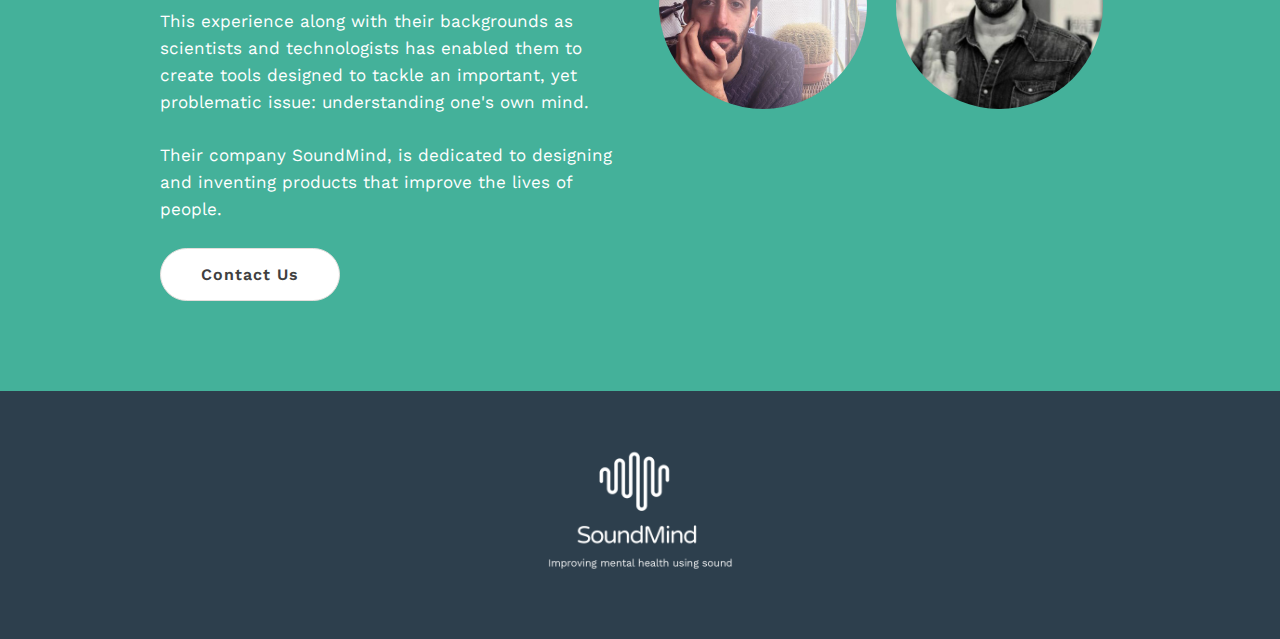
==== commit 27a915b5: "changed text and link" ====
--- a/index.html
+++ b/index.html
@@ -155,23 +155,23 @@
       <div class="container">
         <div class="row">
           <div class="seven columns">
-            <h4 class="app-title">Cosm: Create mindful music</h4>
-
-            <p>Cosm is a new way to practice mindfulness using sound.</p>
-
-            <p>The app creates beautiful ambient soundscapes from your gestures. Use it to relax, improve focus, fall asleep or reduce anxiety.</p>
-
-            <p>The generative music has been designed using concepts from cognitive psychology to help you relax quickly. The sound is observable, but forever evolving giving a sense of timelessness. The elements rise and fall away, much like our own thoughts.</p>
-
-            <p>Get lost in the creative flow and immerse yourself in a sea of sound.</p>
-
-  <!--           <a href="https://itunes.apple.com/app/id1456263623" id="appstore-link">
+            <h4 class="app-title">Cosm: Music for your Mind</h4>
+
+            <p>Cosm lets you quickly and easily create your own ambient soundscape to relax and refocus.</p>
+
+            <p>People are using Cosm to help with reducing stress, anxiety, improving concentration, falling asleep and reflecting on thoughts and emotions</p>
+
+            <p>Inspired by organic tones such as gongs and the sounds of the natural world, the sonic palette has been carefully crafted to be atmospheric and calming.</p>
+
+            <p>Once you’ve created your soundscape, save it to your journal along with notes for future listening and self reflection.</p>
+
+            <a href="https://itunes.apple.com/app/id1456263623" id="appstore-link">
               <img src="img/appstore-button.png" />
+            </a>
+
+            <!-- <a href="https://forms.gle/CxYwEsSf2UXMYMmi8" id="appstore-link">
+              <img src="img/beta-button.png" />
             </a> -->
-
-            <a href="https://forms.gle/CxYwEsSf2UXMYMmi8" id="appstore-link">
-              <img src="img/beta-button.png" />
-            </a>
 
           </div>
 
--- a/css/style.css
+++ b/css/style.css
@@ -125,7 +125,7 @@
 }
 
 .app-subtitle {
-	font-size: 16pt;
+	font-size: 14pt;
 	opacity: 0.6;
 	font-style: italic;
 }
